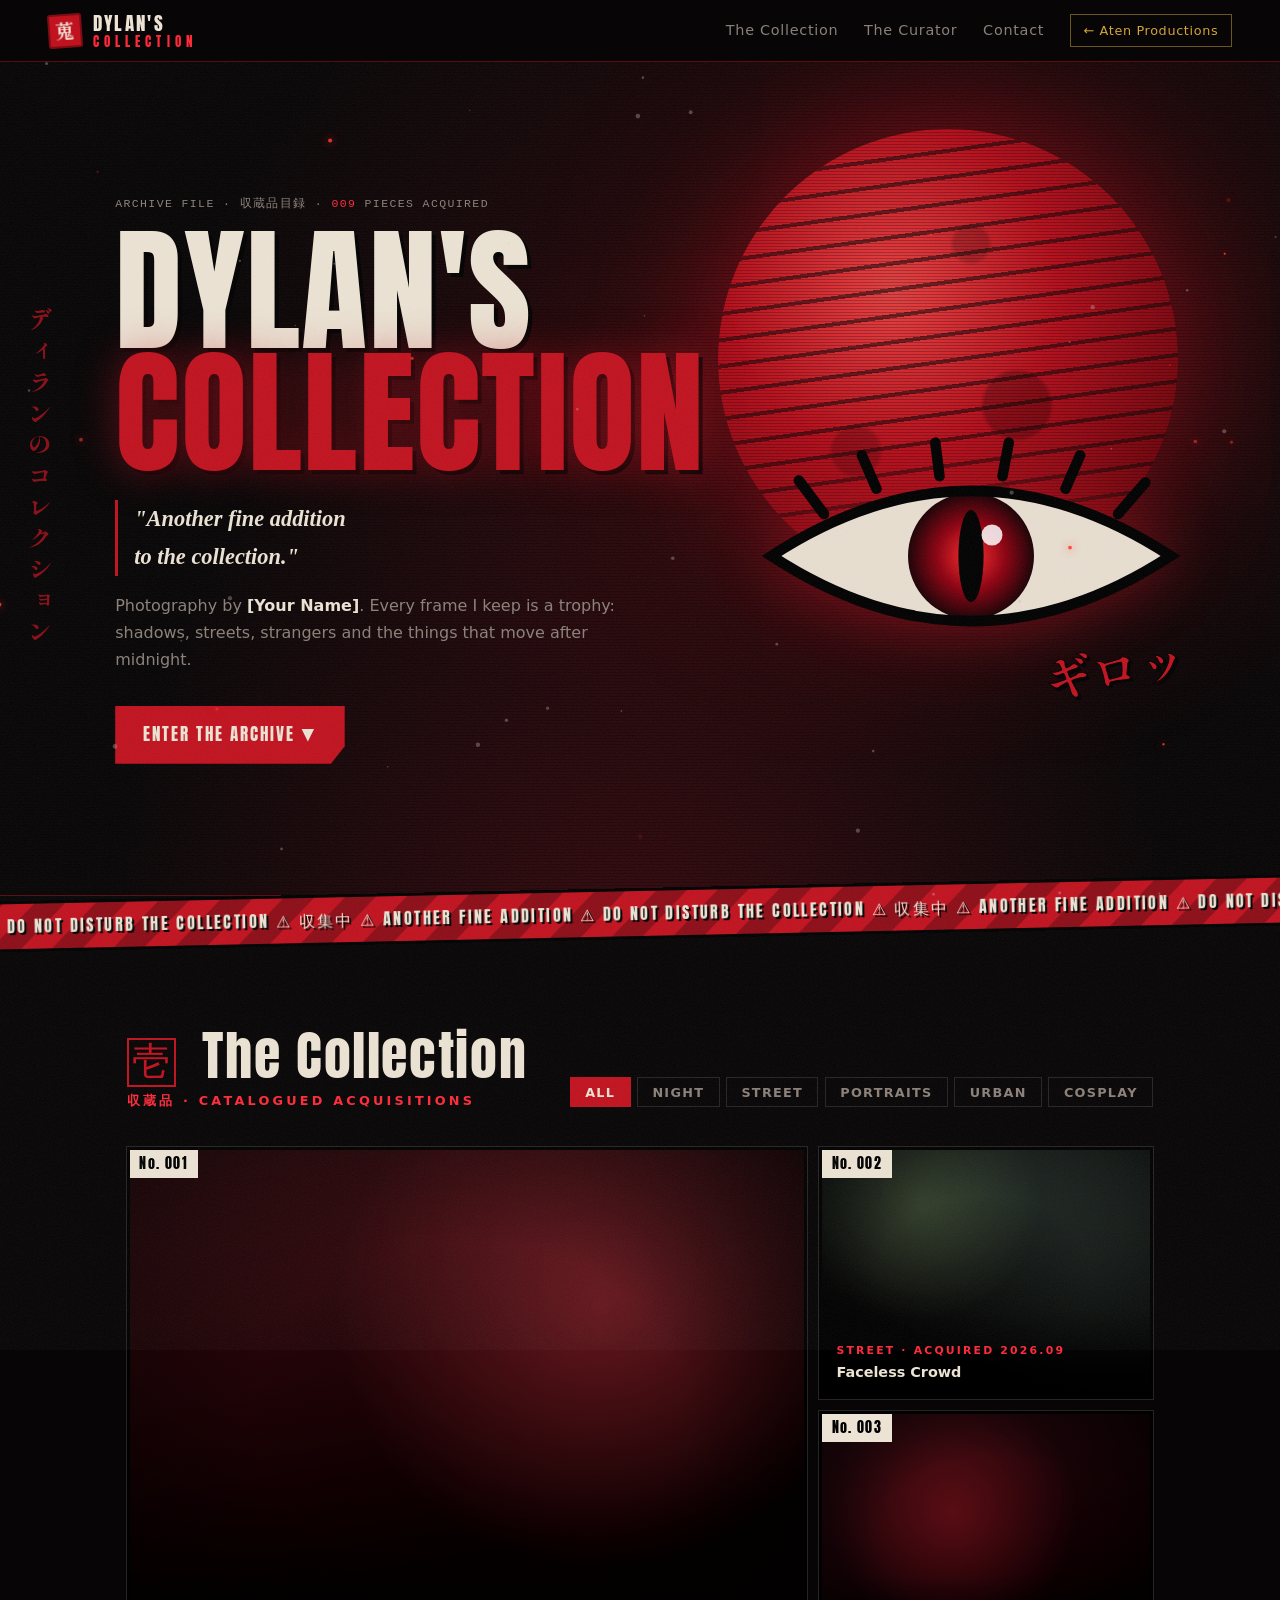
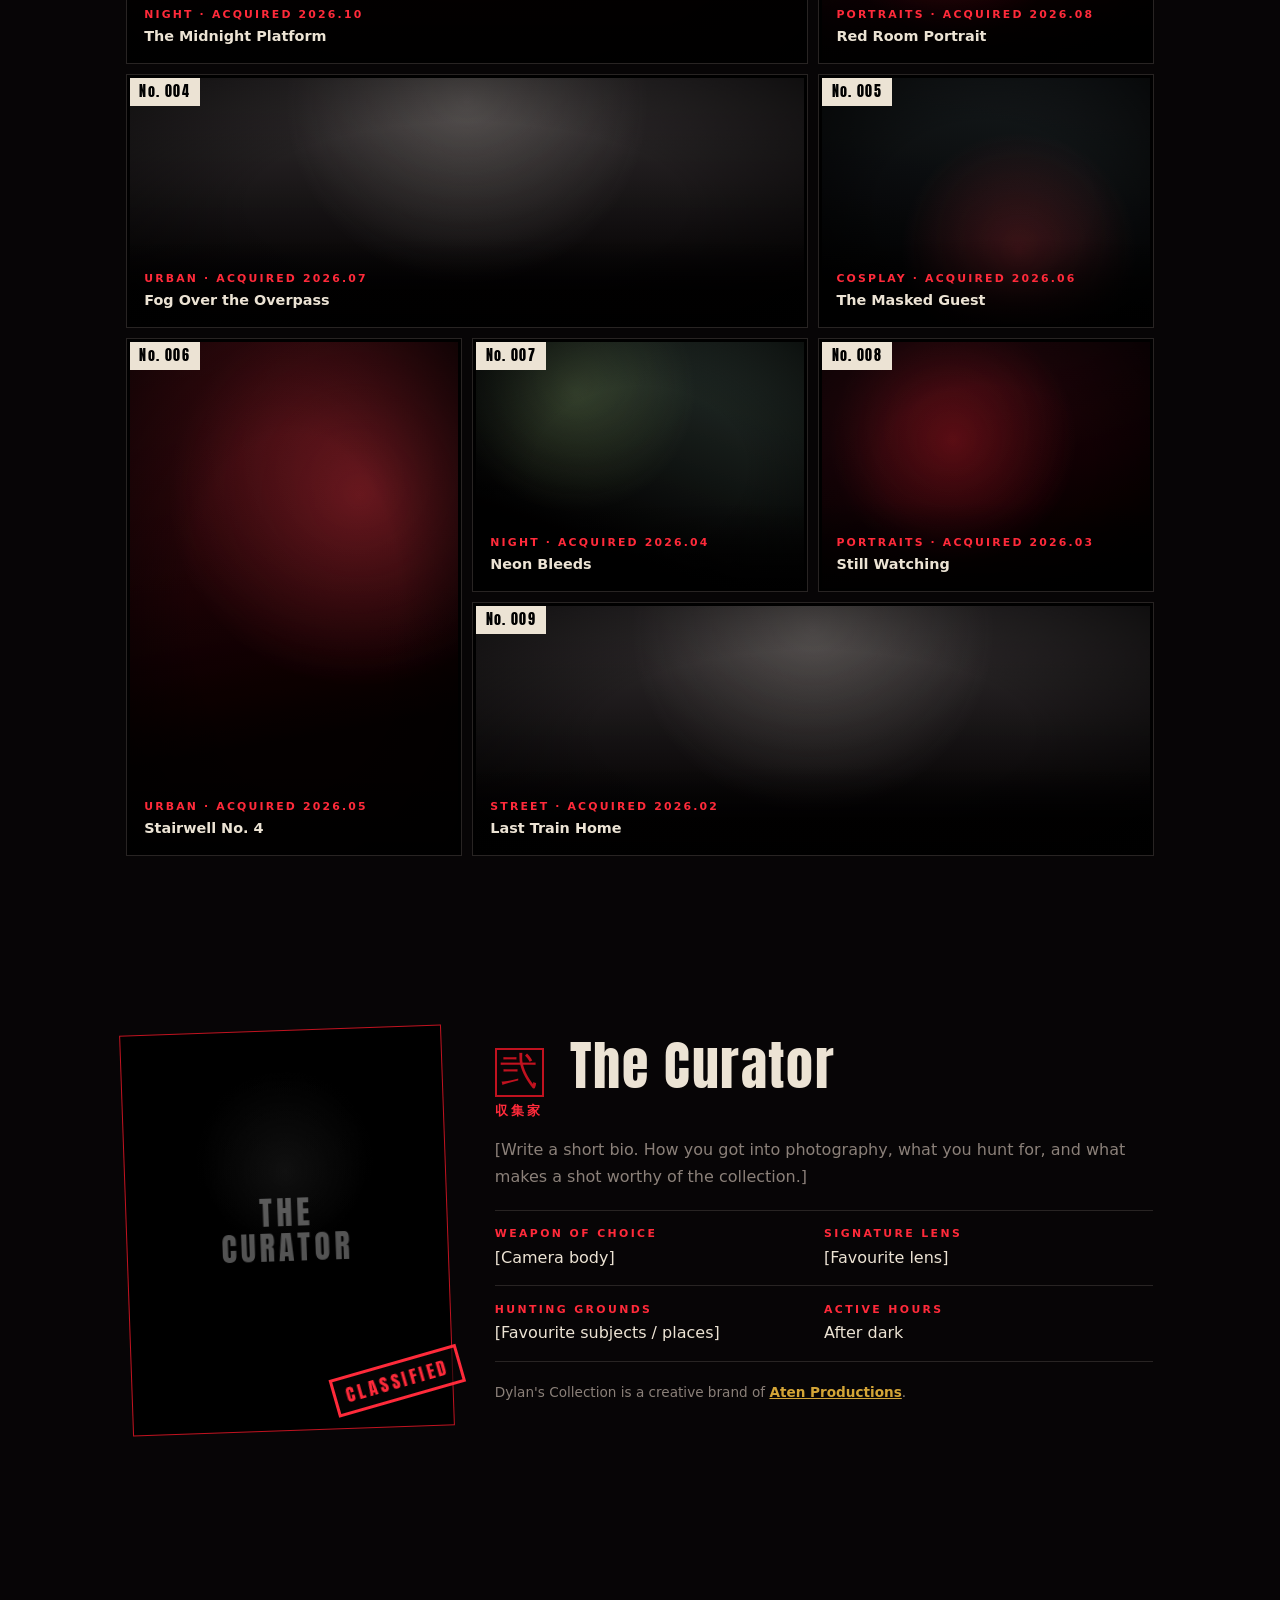
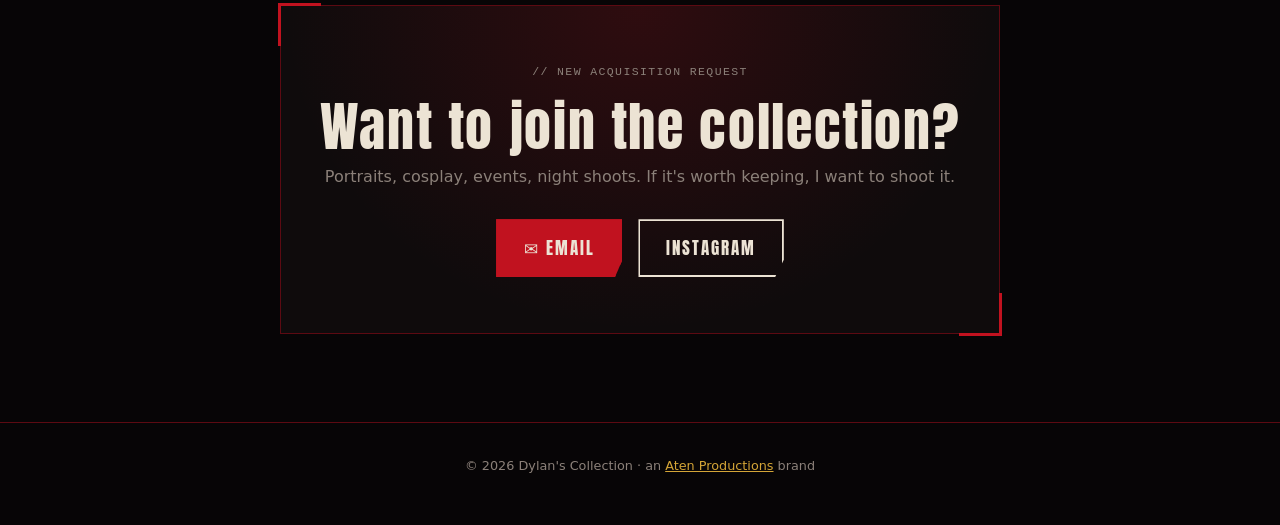
==== photography/index.html @ f69519f1 "Redesign photo site as Dylan's Collection (anime horror theme) Replace the pastel Kosen Photo sub-br" ====
<!doctype html>
<html lang="en">
<head>
  <meta charset="utf-8">
  <meta name="viewport" content="width=device-width, initial-scale=1">
  <title>Dylan's Collection — Photography</title>
  <meta name="description" content="Dylan's Collection: a photography archive. Another fine addition to the collection. An Aten Productions brand.">
  <link rel="preconnect" href="https://fonts.googleapis.com">
  <link rel="preconnect" href="https://fonts.gstatic.com" crossorigin>
  <link href="https://fonts.googleapis.com/css2?family=Anton&family=Shippori+Mincho+B1:wght@600;800&family=Zen+Kaku+Gothic+New:wght@400;500;700&display=swap" rel="stylesheet">
  <link rel="stylesheet" href="css/photo.css">
</head>
<body>
  <canvas id="ash" aria-hidden="true"></canvas>
  <div class="grain" aria-hidden="true"></div>

  <!-- ============ NAV ============ -->
  <header class="nav">
    <a href="#top" class="logo" aria-label="Dylan's Collection home">
      <span class="logo-seal">蒐</span>
      <span class="logo-en">DYLAN'S<b>COLLECTION</b></span>
    </a>
    <nav class="nav-links">
      <a href="#collection">The Collection</a>
      <a href="#curator">The Curator</a>
      <a href="#contact">Contact</a>
      <a href="../" class="back">← Aten Productions</a>
    </nav>
  </header>

  <!-- ============ HERO ============ -->
  <section class="hero" id="top">
    <div class="moon" aria-hidden="true"></div>
    <div class="scan" aria-hidden="true"></div>
    <p class="vert" aria-hidden="true">ディランのコレクション</p>

    <div class="hero-inner">
      <p class="file mono">ARCHIVE FILE · 収蔵品目録 · <span id="count">000</span> PIECES ACQUIRED</p>
      <h1 class="title" data-text="DYLAN'S">DYLAN'S</h1>
      <h1 class="title red" data-text="COLLECTION">COLLECTION</h1>
      <p class="quote">"Another fine addition<br>to the collection."</p>
      <p class="lede">Photography by <b>[Your Name]</b>. Every frame I keep is a trophy: shadows, streets,
        strangers and the things that move after midnight.</p>
      <a href="#collection" class="btn">Enter the Archive ▼</a>
    </div>

    <div class="eye-wrap" aria-hidden="true">
      <svg class="eye" viewBox="0 0 200 100">
        <defs>
          <clipPath id="lid"><path d="M5 50 Q100 -12 195 50 Q100 112 5 50Z"/></clipPath>
          <radialGradient id="iris" cx="50%" cy="50%" r="50%">
            <stop offset="0" stop-color="#ff2a2a"/><stop offset=".55" stop-color="#8a0010"/><stop offset="1" stop-color="#1a0004"/>
          </radialGradient>
        </defs>
        <path class="eye-white" d="M5 50 Q100 -12 195 50 Q100 112 5 50Z"/>
        <g clip-path="url(#lid)">
          <g id="pupil">
            <circle cx="100" cy="50" r="30" fill="url(#iris)"/>
            <ellipse cx="100" cy="50" rx="6" ry="22" fill="#000"/>
            <circle cx="110" cy="40" r="5" fill="#fff" opacity=".85"/>
          </g>
          <rect class="blink" x="0" y="-100" width="200" height="100" fill="#0a0708"/>
        </g>
        <path class="eye-line" d="M5 50 Q100 -12 195 50 Q100 112 5 50Z"/>
        <path class="lash" d="M30 30 L18 14 M55 18 L48 2 M85 12 L83 -4 M115 12 L118 -4 M145 18 L152 2 M170 30 L183 15"/>
      </svg>
      <span class="sfx">ギロッ</span>
    </div>
  </section>

  <div class="tape" aria-hidden="true">
    <span>⚠ DO NOT DISTURB THE COLLECTION ⚠ 収集中 ⚠ ANOTHER FINE ADDITION ⚠ DO NOT DISTURB THE COLLECTION ⚠ 収集中 ⚠ ANOTHER FINE ADDITION&nbsp;</span>
    <span>⚠ DO NOT DISTURB THE COLLECTION ⚠ 収集中 ⚠ ANOTHER FINE ADDITION ⚠ DO NOT DISTURB THE COLLECTION ⚠ 収集中 ⚠ ANOTHER FINE ADDITION&nbsp;</span>
  </div>

  <!-- ============ COLLECTION / GALLERY ============ -->
  <section id="collection" class="section">
    <header class="section-head">
      <h2><span class="num">壱</span> The Collection <small>収蔵品 · CATALOGUED ACQUISITIONS</small></h2>
      <div class="filters" role="tablist" aria-label="Filter the collection"></div>
    </header>
    <!-- Photos are listed in js/photo.js — edit the PHOTOS array there. -->
    <div class="manga-grid" id="grid"></div>
  </section>

  <!-- ============ CURATOR ============ -->
  <section id="curator" class="section">
    <div class="curator">
      <div class="portrait">
        <!-- <img src="images/me.jpg" alt="[Your Name]"> -->
        <div class="ph"><span>THE<br>CURATOR</span></div>
        <span class="stamp">CLASSIFIED</span>
      </div>
      <div class="curator-text">
        <h2><span class="num">弐</span> The Curator <small>収集家</small></h2>
        <p>[Write a short bio. How you got into photography, what you hunt for, and what makes a shot worthy of the collection.]</p>
        <dl class="dossier">
          <div><dt>WEAPON OF CHOICE</dt><dd>[Camera body]</dd></div>
          <div><dt>SIGNATURE LENS</dt><dd>[Favourite lens]</dd></div>
          <div><dt>HUNTING GROUNDS</dt><dd>[Favourite subjects / places]</dd></div>
          <div><dt>ACTIVE HOURS</dt><dd>After dark</dd></div>
        </dl>
        <p class="brand-note">Dylan's Collection is a creative brand of <a href="../">Aten Productions</a>.</p>
      </div>
    </div>
  </section>

  <!-- ============ CONTACT ============ -->
  <section id="contact" class="section contact">
    <div class="contact-card">
      <p class="file mono">// NEW ACQUISITION REQUEST</p>
      <h2>Want to join the collection?</h2>
      <p>Portraits, cosplay, events, night shoots. If it's worth keeping, I want to shoot it.</p>
      <div class="contact-links">
        <a class="btn" href="mailto:photo@atenproductions.com">✉ Email</a>
        <a class="btn ghost" href="#">Instagram</a>
      </div>
    </div>
  </section>

  <footer class="footer">
    <p>© <span id="year"></span> Dylan's Collection · an <a href="../">Aten Productions</a> brand</p>
  </footer>

  <!-- Lightbox -->
  <div class="lightbox" id="lightbox" hidden>
    <button class="lb-close" aria-label="Close">✕</button>
    <button class="lb-nav prev" aria-label="Previous">‹</button>
    <figure>
      <div class="lb-media" id="lb-media"></div>
      <figcaption id="lb-cap"></figcaption>
    </figure>
    <button class="lb-nav next" aria-label="Next">›</button>
  </div>

  <script src="js/photo.js"></script>
</body>
</html>
---- photography/css/photo.css ----
/* ==========================================================
   DYLAN'S COLLECTION: anime horror theme
   ========================================================== */
:root {
  --void: #070506;
  --ink: #0f0b0c;
  --panel: #161012;
  --bone: #ece3d4;
  --ash: #8b8079;
  --blood: #c1121f;
  --blood-2: #ff2a3a;
  --rust: #5c0a12;
  --bile: #9fd356;
  --line: rgba(236, 227, 212, .14);

  --f-display: "Anton", Impact, sans-serif;
  --f-jp: "Shippori Mincho B1", serif;
  --f-body: "Zen Kaku Gothic New", system-ui, sans-serif;
  --max: 1180px;
}

* { box-sizing: border-box; margin: 0; padding: 0; }
html { scroll-behavior: smooth; overflow-x: clip; }
body {
  background: var(--void);
  color: var(--bone);
  font-family: var(--f-body);
  line-height: 1.7;
  overflow-x: clip;
}
a { color: inherit; }
img { display: block; max-width: 100%; }
.mono { font-family: ui-monospace, "SFMono-Regular", Menlo, monospace; letter-spacing: .12em; }

/* Atmosphere layers */
#ash { position: fixed; inset: 0; pointer-events: none; z-index: 40; }
.grain {
  position: fixed; inset: -50%; z-index: 41; pointer-events: none; opacity: .07;
  background-image: url("data:image/svg+xml,%3Csvg xmlns='http://www.w3.org/2000/svg' width='160' height='160'%3E%3Cfilter id='n'%3E%3CfeTurbulence type='fractalNoise' baseFrequency='.9' numOctaves='3' stitchTiles='stitch'/%3E%3C/filter%3E%3Crect width='100%25' height='100%25' filter='url(%23n)'/%3E%3C/svg%3E");
  animation: grain 1s steps(6) infinite;
}
@keyframes grain {
  0% { transform: translate(0, 0); } 20% { transform: translate(-5%, 3%); } 40% { transform: translate(3%, -6%); }
  60% { transform: translate(-7%, -2%); } 80% { transform: translate(5%, 5%); } 100% { transform: translate(0, 0); }
}

/* ---------- Buttons ---------- */
.btn {
  display: inline-block;
  font-family: var(--f-display); font-size: 1.05rem; letter-spacing: .12em; text-transform: uppercase;
  padding: .8rem 1.6rem;
  background: var(--blood); color: var(--bone);
  border: 2px solid var(--blood);
  text-decoration: none;
  clip-path: polygon(0 0, 100% 0, 100% 70%, 94% 100%, 0 100%);
  transition: .2s;
}
.btn:hover { background: var(--blood-2); border-color: var(--blood-2); box-shadow: 0 0 30px rgba(255,42,58,.45); }
.btn.ghost { background: transparent; color: var(--bone); border-color: var(--bone); }
.btn.ghost:hover { background: var(--bone); color: var(--void); }

/* ---------- Nav ---------- */
.nav {
  position: sticky; top: 0; z-index: 50;
  display: flex; align-items: center; justify-content: space-between; gap: 1rem; flex-wrap: wrap;
  padding: .8rem clamp(1rem, 4vw, 3rem);
  background: rgba(7, 5, 6, .88); backdrop-filter: blur(8px);
  border-bottom: 1px solid var(--rust);
}
.logo { display: flex; align-items: center; gap: .7rem; text-decoration: none; }
.logo-seal {
  font-family: var(--f-jp); font-weight: 800; font-size: 1.2rem;
  width: 2.1rem; height: 2.1rem; display: grid; place-items: center;
  background: var(--blood); color: var(--bone);
  border-radius: 3px; transform: rotate(-4deg);
  box-shadow: inset 0 0 0 2px rgba(0,0,0,.35);
}
.logo-en { font-family: var(--f-display); font-size: 1.2rem; letter-spacing: .12em; line-height: 1; }
.logo-en b { display: block; font-weight: 400; color: var(--blood-2); font-size: .7em; letter-spacing: .38em; margin-top: .2rem; }
.nav-links { display: flex; gap: 1.6rem; flex-wrap: wrap; align-items: center; font-weight: 500; font-size: .9rem; }
.nav-links a { text-decoration: none; color: var(--ash); transition: .2s; letter-spacing: .05em; }
.nav-links a:hover { color: var(--blood-2); text-shadow: 0 0 12px rgba(255,42,58,.6); }
.nav-links .back { color: #d4a537; border: 1px solid rgba(212,165,55,.5); padding: .3rem .8rem; font-size: .8rem; }
.nav-links .back:hover { background: #d4a537; color: var(--void); text-shadow: none; }

/* ---------- Hero ---------- */
.hero {
  position: relative;
  display: grid; grid-template-columns: 1.25fr 1fr; gap: 2rem; align-items: center;
  min-height: calc(100vh - 66px);
  padding: 3rem clamp(1rem, 6vw, 5rem);
  overflow: hidden;
  background:
    radial-gradient(ellipse at 70% 30%, rgba(193,18,31,.22), transparent 55%),
    radial-gradient(ellipse at 50% 120%, rgba(92,10,18,.6), transparent 60%),
    var(--void);
  border-bottom: 1px solid var(--rust);
}
.moon {
  position: absolute; right: 8%; top: 8%;
  width: min(42vw, 460px); aspect-ratio: 1; border-radius: 50%;
  background: radial-gradient(circle at 38% 35%, #ff4d4d, var(--blood) 40%, #4a0006 100%);
  box-shadow: 0 0 120px rgba(193,18,31,.55), 0 0 300px rgba(193,18,31,.25);
  opacity: .85;
  filter: saturate(1.1);
}
.moon::after { /* craters + streaks */
  content: ""; position: absolute; inset: 0; border-radius: 50%;
  background:
    radial-gradient(circle at 65% 60%, rgba(0,0,0,.25) 0 8%, transparent 9%),
    radial-gradient(circle at 30% 70%, rgba(0,0,0,.2) 0 5%, transparent 6%),
    radial-gradient(circle at 55% 25%, rgba(0,0,0,.18) 0 4%, transparent 5%),
    repeating-linear-gradient(-8deg, transparent 0 22px, rgba(7,5,6,.55) 22px 26px);
}
.scan {
  position: absolute; inset: 0; pointer-events: none;
  background: repeating-linear-gradient(0deg, rgba(0,0,0,.25) 0 1px, transparent 1px 3px);
}
.vert {
  position: absolute; left: clamp(.4rem, 1.5vw, 1.2rem); top: 50%; transform: translateY(-50%);
  writing-mode: vertical-rl;
  font-family: var(--f-jp); font-weight: 800; font-size: clamp(1rem, 2vw, 1.5rem); letter-spacing: .3em;
  color: var(--blood); opacity: .7;
}
.hero-inner { position: relative; z-index: 2; padding-left: clamp(1.5rem, 3vw, 2.5rem); }
.file { color: var(--ash); font-size: .72rem; margin-bottom: 1rem; }
.file span { color: var(--blood-2); }
.title {
  position: relative;
  font-family: var(--f-display); font-weight: 400;
  font-size: clamp(3.4rem, 11vw, 8.5rem);
  line-height: .9; letter-spacing: .01em;
  color: var(--bone);
  text-shadow: 4px 4px 0 #000;
}
.title.red { color: var(--blood); text-shadow: 0 0 40px rgba(193,18,31,.5), 4px 4px 0 #000; animation: flicker 6s infinite; }
.title::before, .title::after { /* glitch slices */
  content: attr(data-text); position: absolute; inset: 0; pointer-events: none; opacity: 0;
}
.title::before { color: #00e5ff; transform: translateX(-3px); mix-blend-mode: screen; }
.title::after  { color: var(--blood-2); transform: translateX(3px); mix-blend-mode: screen; }
.title:hover::before, .title:hover::after { opacity: .7; animation: glitch .35s steps(2) infinite; }
@keyframes glitch {
  0% { clip-path: inset(10% 0 60% 0); } 50% { clip-path: inset(55% 0 15% 0); } 100% { clip-path: inset(30% 0 40% 0); }
}
@keyframes flicker {
  0%, 92%, 96%, 100% { opacity: 1; } 93% { opacity: .35; } 94% { opacity: .9; } 95% { opacity: .2; }
}
.quote {
  font-family: var(--f-jp); font-weight: 600; font-style: italic;
  font-size: clamp(1.1rem, 2vw, 1.4rem); color: var(--bone);
  margin: 1.6rem 0 1rem; padding-left: 1rem; border-left: 3px solid var(--blood);
}
.lede { max-width: 520px; color: var(--ash); margin-bottom: 2rem; }
.lede b { color: var(--bone); }

/* Tracking eye */
.eye-wrap { position: relative; z-index: 2; justify-self: center; width: min(100%, 420px); margin-top: 18vh; }
.eye { width: 100%; overflow: visible; filter: drop-shadow(0 0 30px rgba(193,18,31,.4)); }
.eye-white { fill: #e8ded0; }
.eye-line { fill: none; stroke: #000; stroke-width: 5; }
.lash { stroke: #000; stroke-width: 5; stroke-linecap: round; }
.blink { animation: blink 7s infinite; }
@keyframes blink { 0%, 95%, 100% { transform: translateY(0); } 97% { transform: translateY(100px); } }
.sfx {
  position: absolute; right: -6px; bottom: -40px;
  font-family: var(--f-jp); font-weight: 800; font-size: clamp(2rem, 4vw, 3rem);
  color: var(--blood); -webkit-text-stroke: 1px #000; transform: rotate(-10deg);
  text-shadow: 3px 3px 0 #000;
}

/* Caution tape */
.tape {
  display: flex; overflow: hidden; white-space: nowrap;
  background: repeating-linear-gradient(-45deg, var(--blood) 0 22px, #8d0d17 22px 44px);
  color: var(--bone); font-family: var(--f-display); letter-spacing: .15em;
  padding: .55rem 0; border-block: 3px solid #000;
  transform: rotate(-1.2deg); margin: -.5rem -1rem 0; position: relative; z-index: 3;
}
.tape span { animation: marquee 35s linear infinite; text-shadow: 2px 2px 0 #000; }
@keyframes marquee { to { transform: translateX(-100%); } }

/* ---------- Sections ---------- */
.section { padding: 5.5rem clamp(1rem, 6vw, 5rem); max-width: var(--max); margin: 0 auto; }
.section-head { display: flex; justify-content: space-between; align-items: end; gap: 1.5rem; flex-wrap: wrap; margin-bottom: 2.5rem; }
.section h2 { font-family: var(--f-display); font-weight: 400; font-size: clamp(2.2rem, 5vw, 3.4rem); letter-spacing: .03em; line-height: 1.05; }
.section h2 small { display: block; font-family: var(--f-body); font-size: .8rem; font-weight: 700; color: var(--blood-2); letter-spacing: .25em; margin-top: .4rem; }
.num {
  display: inline-grid; place-items: center; width: 1.3em; height: 1.3em;
  font-family: var(--f-jp); font-size: .7em; vertical-align: .1em; margin-right: .3em;
  border: 2px solid var(--blood); color: var(--blood);
}

/* Filters */
.filters { display: flex; gap: .4rem; flex-wrap: wrap; }
.filters button {
  font-family: var(--f-body); font-weight: 700; font-size: .8rem; letter-spacing: .1em; text-transform: uppercase;
  background: transparent; color: var(--ash); border: 1px solid var(--line);
  padding: .4rem .9rem; cursor: pointer; transition: .15s;
}
.filters button:hover { color: var(--bone); border-color: var(--blood); }
.filters button[aria-selected="true"] { background: var(--blood); color: var(--bone); border-color: var(--blood); }

/* Manga horror panels */
.manga-grid {
  display: grid;
  grid-template-columns: repeat(6, 1fr);
  grid-auto-rows: 120px;
  grid-auto-flow: dense;
  gap: 12px;
}
.panel {
  position: relative; overflow: hidden; cursor: zoom-in;
  background: var(--panel);
  border: 3px solid #000; outline: 1px solid var(--line);
  grid-column: span 2; grid-row: span 2;
  animation: rise .5s both;
  transition: outline-color .2s, transform .2s;
}
.panel.wide { grid-column: span 4; }
.panel.tall { grid-row: span 4; }
.panel.big  { grid-column: span 4; grid-row: span 4; }
.panel img, .panel .ph { width: 100%; height: 100%; object-fit: cover; filter: grayscale(.35) contrast(1.1); transition: transform .5s, filter .3s; }
.panel .ph { background: var(--g); }
.panel::before { /* vignette */
  content: ""; position: absolute; inset: 0; z-index: 1; pointer-events: none;
  background: radial-gradient(ellipse at center, transparent 45%, rgba(0,0,0,.7));
}
.panel::after { /* red scan sweep on hover */
  content: ""; position: absolute; inset: 0; z-index: 1; pointer-events: none;
  background: linear-gradient(180deg, transparent, rgba(255,42,58,.25), transparent);
  transform: translateY(-100%);
}
.panel:hover { outline-color: var(--blood); transform: translateY(-2px); }
.panel:hover img, .panel:hover .ph { transform: scale(1.05); filter: grayscale(0) contrast(1.2) saturate(1.2); }
.panel:hover::after { animation: sweep .8s ease-out; }
.panel .tag {
  position: absolute; left: 0; top: 0; z-index: 2;
  background: var(--bone); color: #000;
  font-family: var(--f-display); letter-spacing: .1em; font-size: .85rem;
  padding: .15rem .6rem;
}
.panel .label {
  position: absolute; left: 0; right: 0; bottom: 0; z-index: 2;
  padding: 2rem .9rem .7rem;
  background: linear-gradient(transparent, rgba(0,0,0,.85));
  font-weight: 700; font-size: .9rem;
}
.panel .label small { display: block; color: var(--blood-2); font-size: .68rem; letter-spacing: .2em; font-weight: 700; }
.panel.hide { display: none; }
@keyframes rise { from { opacity: 0; transform: translateY(14px); } }
@keyframes sweep { to { transform: translateY(100%); } }

/* Curator */
.curator { display: grid; grid-template-columns: 320px 1fr; gap: 3rem; align-items: center; }
.portrait { position: relative; border: 3px solid #000; outline: 1px solid var(--blood); transform: rotate(-2deg); }
.portrait img, .portrait .ph { aspect-ratio: 4 / 5; width: 100%; object-fit: cover; filter: grayscale(1) contrast(1.2); }
.ph {
  display: grid; place-items: center; text-align: center;
  background:
    radial-gradient(circle at 50% 35%, rgba(193,18,31,.5), transparent 45%),
    linear-gradient(180deg, #2a0a0f, #070506);
  font-family: var(--f-display); font-size: 2rem; letter-spacing: .12em; color: rgba(236,227,212,.35); line-height: 1.1;
}
.stamp {
  position: absolute; right: -14px; bottom: 22px;
  font-family: var(--f-display); letter-spacing: .2em; font-size: 1.1rem;
  color: var(--blood-2); border: 3px solid var(--blood-2); padding: .1rem .6rem;
  transform: rotate(-14deg); background: rgba(7,5,6,.6);
}
.curator-text p { margin: 1.2rem 0; color: var(--ash); }
.dossier { display: grid; grid-template-columns: 1fr 1fr; border-top: 1px solid var(--line); }
.dossier div { padding: .9rem 0; border-bottom: 1px solid var(--line); }
.dossier dt { font-size: .68rem; letter-spacing: .22em; color: var(--blood-2); font-weight: 700; }
.dossier dd { color: var(--bone); }
.brand-note { font-size: .85rem; }
.brand-note a { color: #d4a537; font-weight: 700; }

/* Contact */
.contact-card {
  position: relative; max-width: 720px; margin: 0 auto; text-align: center;
  padding: 3.5rem 2rem;
  border: 1px solid var(--rust);
  background: radial-gradient(ellipse at 50% 0%, rgba(193,18,31,.18), transparent 70%), var(--ink);
}
.contact-card::before, .contact-card::after { /* corner brackets */
  content: ""; position: absolute; width: 40px; height: 40px; border: 3px solid var(--blood);
}
.contact-card::before { left: -3px; top: -3px; border-right: none; border-bottom: none; }
.contact-card::after { right: -3px; bottom: -3px; border-left: none; border-top: none; }
.contact-card h2 { margin: .5rem 0; }
.contact-card p:not(.file) { color: var(--ash); margin-bottom: 1.8rem; }
.contact-links { display: flex; gap: 1rem; justify-content: center; flex-wrap: wrap; }

.footer { text-align: center; padding: 2rem 1rem 3rem; font-size: .8rem; color: var(--ash); border-top: 1px solid var(--rust); }
.footer a { color: #d4a537; }

/* Lightbox */
.lightbox {
  position: fixed; inset: 0; z-index: 100;
  display: grid; grid-template-columns: auto 1fr auto; align-items: center; gap: 1rem;
  padding: 2rem; background: rgba(0,0,0,.94);
}
.lightbox[hidden] { display: none; }
.lightbox figure { justify-self: center; max-width: 100%; }
.lb-media { border: 3px solid #000; outline: 1px solid var(--blood); box-shadow: 0 0 60px rgba(193,18,31,.35); }
.lb-media img { max-height: 78vh; max-width: 100%; width: auto; margin: 0 auto; }
.lb-media .ph { width: min(80vw, 720px); aspect-ratio: 3 / 2; background: var(--g); }
.lightbox figcaption { color: var(--bone); text-align: center; margin-top: 1rem; font-weight: 700; letter-spacing: .05em; }
.lightbox figcaption small { display: block; color: var(--blood-2); letter-spacing: .2em; font-size: .7rem; }
.lb-close, .lb-nav {
  background: transparent; color: var(--bone); border: 1px solid var(--bone);
  width: 48px; height: 48px; font-size: 1.5rem; line-height: 1; cursor: pointer;
}
.lb-close { position: absolute; top: 1rem; right: 1rem; font-size: 1rem; }
.lb-nav:hover, .lb-close:hover { background: var(--blood); border-color: var(--blood); }

/* ---------- Responsive ---------- */
@media (max-width: 860px) {
  .hero { grid-template-columns: 1fr; padding-top: 2.5rem; padding-bottom: 5rem; }
  .moon { width: 70vw; right: -15%; top: 4%; opacity: .55; }
  .eye-wrap { width: min(80%, 320px); margin-top: 1rem; }
  .manga-grid { grid-template-columns: repeat(2, 1fr); grid-auto-rows: 130px; }
  .panel, .panel.tall { grid-column: span 1; grid-row: span 2; }
  .panel.wide, .panel.big { grid-column: span 2; grid-row: span 2; }
  .curator { grid-template-columns: 1fr; }
  .portrait { width: min(80%, 300px); margin: 0 auto; }
  .lightbox { grid-template-columns: 1fr; padding: 4rem 1rem; }
  .lb-nav { position: absolute; bottom: 1.2rem; }
  .lb-nav.prev { left: 30%; } .lb-nav.next { right: 30%; }
}
@media (max-width: 480px) { .dossier { grid-template-columns: 1fr; } }

@media (prefers-reduced-motion: reduce) {
  *, *::before, *::after { animation: none !important; transition: none !important; }
  #ash { display: none; }
}
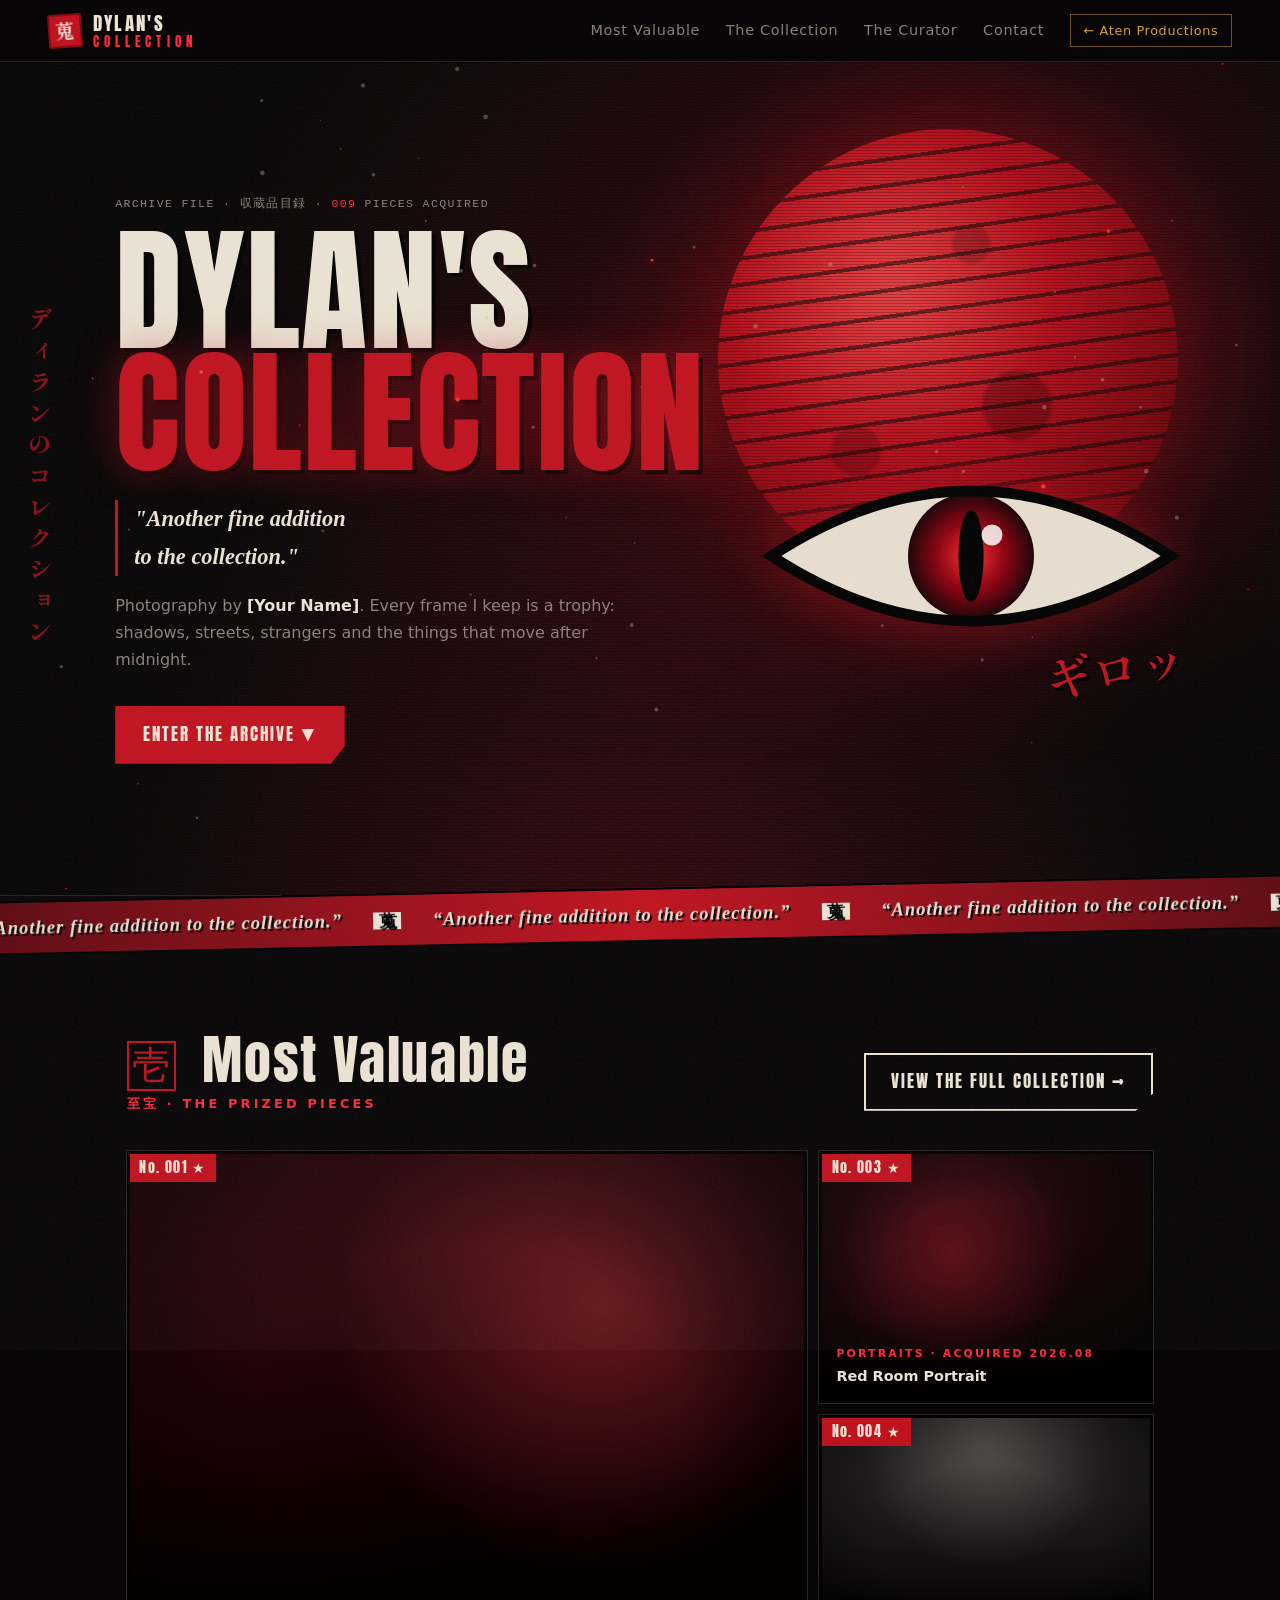
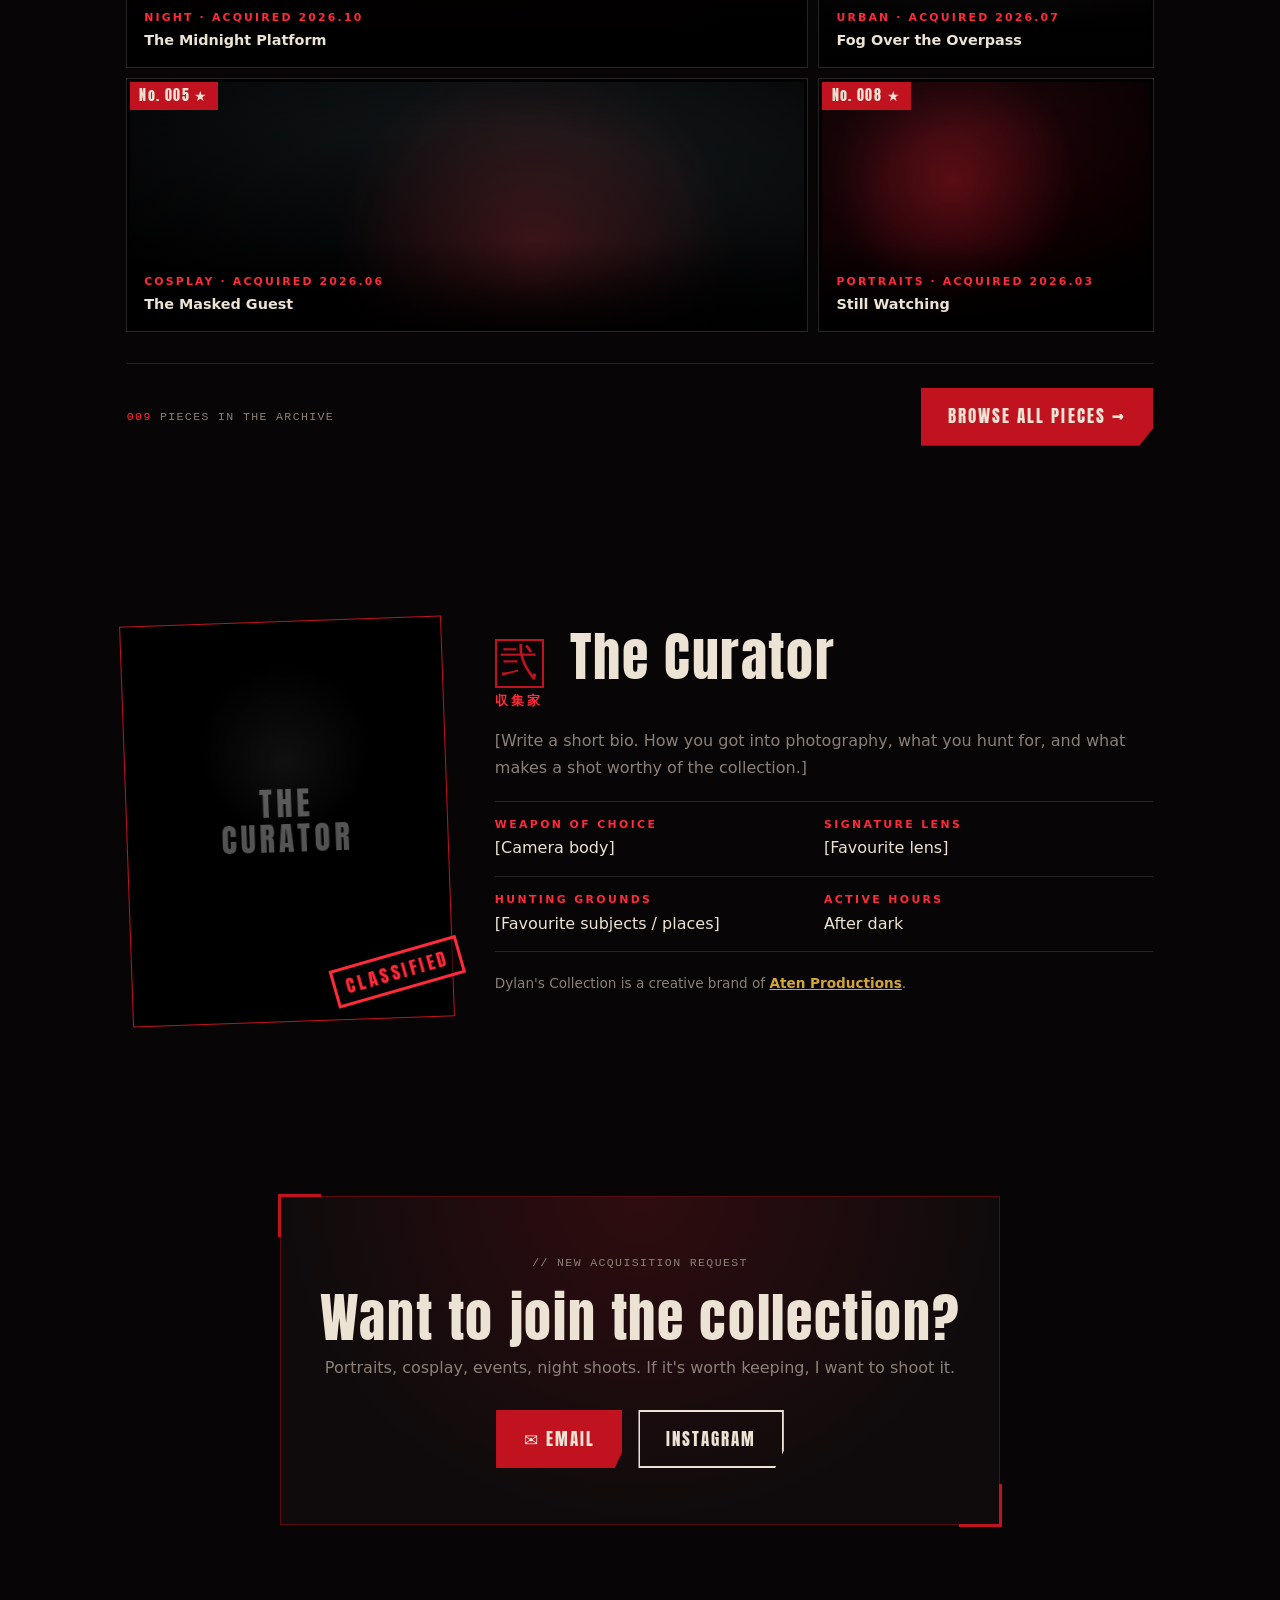
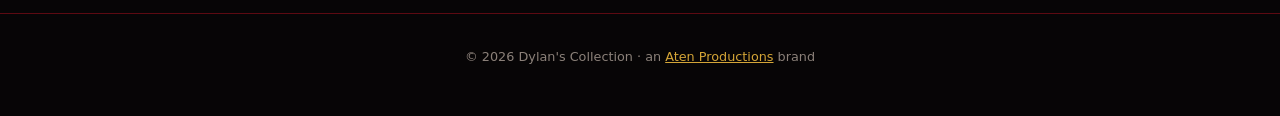
==== commit 63eb89be: "Photo site: Collection sub-page, Most Valuable favourites, quote ribbon - Remove lashes from the tra" ====
--- a/photography/index.html
+++ b/photography/index.html
@@ -21,7 +21,8 @@
       <span class="logo-en">DYLAN'S<b>COLLECTION</b></span>
     </a>
     <nav class="nav-links">
-      <a href="#collection">The Collection</a>
+      <a href="#prized">Most Valuable</a>
+      <a href="collection/">The Collection</a>
       <a href="#curator">The Curator</a>
       <a href="#contact">Contact</a>
       <a href="../" class="back">← Aten Productions</a>
@@ -35,13 +36,13 @@
     <p class="vert" aria-hidden="true">ディランのコレクション</p>
 
     <div class="hero-inner">
-      <p class="file mono">ARCHIVE FILE · 収蔵品目録 · <span id="count">000</span> PIECES ACQUIRED</p>
+      <p class="file mono">ARCHIVE FILE · 収蔵品目録 · <span data-count>000</span> PIECES ACQUIRED</p>
       <h1 class="title" data-text="DYLAN'S">DYLAN'S</h1>
       <h1 class="title red" data-text="COLLECTION">COLLECTION</h1>
       <p class="quote">"Another fine addition<br>to the collection."</p>
       <p class="lede">Photography by <b>[Your Name]</b>. Every frame I keep is a trophy: shadows, streets,
         strangers and the things that move after midnight.</p>
-      <a href="#collection" class="btn">Enter the Archive ▼</a>
+      <a href="#prized" class="btn">Enter the Archive ▼</a>
     </div>
 
     <div class="eye-wrap" aria-hidden="true">
@@ -62,25 +63,28 @@
           <rect class="blink" x="0" y="-100" width="200" height="100" fill="#0a0708"/>
         </g>
         <path class="eye-line" d="M5 50 Q100 -12 195 50 Q100 112 5 50Z"/>
-        <path class="lash" d="M30 30 L18 14 M55 18 L48 2 M85 12 L83 -4 M115 12 L118 -4 M145 18 L152 2 M170 30 L183 15"/>
       </svg>
       <span class="sfx">ギロッ</span>
     </div>
   </section>
 
   <div class="tape" aria-hidden="true">
-    <span>⚠ DO NOT DISTURB THE COLLECTION ⚠ 収集中 ⚠ ANOTHER FINE ADDITION ⚠ DO NOT DISTURB THE COLLECTION ⚠ 収集中 ⚠ ANOTHER FINE ADDITION&nbsp;</span>
-    <span>⚠ DO NOT DISTURB THE COLLECTION ⚠ 収集中 ⚠ ANOTHER FINE ADDITION ⚠ DO NOT DISTURB THE COLLECTION ⚠ 収集中 ⚠ ANOTHER FINE ADDITION&nbsp;</span>
+    <span>“Another fine addition to the collection.” <i>蒐</i> “Another fine addition to the collection.” <i>蒐</i> “Another fine addition to the collection.” <i>蒐</i> “Another fine addition to the collection.” <i>蒐</i> </span>
+    <span>“Another fine addition to the collection.” <i>蒐</i> “Another fine addition to the collection.” <i>蒐</i> “Another fine addition to the collection.” <i>蒐</i> “Another fine addition to the collection.” <i>蒐</i> </span>
   </div>
 
-  <!-- ============ COLLECTION / GALLERY ============ -->
-  <section id="collection" class="section">
+  <!-- ============ MOST VALUABLE ============ -->
+  <section id="prized" class="section">
     <header class="section-head">
-      <h2><span class="num">壱</span> The Collection <small>収蔵品 · CATALOGUED ACQUISITIONS</small></h2>
-      <div class="filters" role="tablist" aria-label="Filter the collection"></div>
+      <h2><span class="num">壱</span> Most Valuable <small>至宝 · THE PRIZED PIECES</small></h2>
+      <a href="collection/" class="btn ghost">View the Full Collection →</a>
     </header>
-    <!-- Photos are listed in js/photo.js — edit the PHOTOS array there. -->
-    <div class="manga-grid" id="grid"></div>
+    <!-- Shows photos marked fav: true in js/collection-data.js -->
+    <div class="manga-grid" id="grid" data-mode="favorites"></div>
+    <div class="section-cta">
+      <p class="file mono"><span data-count>000</span> PIECES IN THE ARCHIVE</p>
+      <a href="collection/" class="btn">Browse All Pieces →</a>
+    </div>
   </section>
 
   <!-- ============ CURATOR ============ -->
@@ -119,7 +123,7 @@
   </section>
 
   <footer class="footer">
-    <p>© <span id="year"></span> Dylan's Collection · an <a href="../">Aten Productions</a> brand</p>
+    <p>© <span class="year"></span> Dylan's Collection · an <a href="../">Aten Productions</a> brand</p>
   </footer>
 
   <!-- Lightbox -->
@@ -133,6 +137,7 @@
     <button class="lb-nav next" aria-label="Next">›</button>
   </div>
 
+  <script src="js/collection-data.js"></script>
   <script src="js/photo.js"></script>
 </body>
 </html>
--- a/photography/css/photo.css
+++ b/photography/css/photo.css
@@ -159,7 +159,6 @@
 .eye { width: 100%; overflow: visible; filter: drop-shadow(0 0 30px rgba(193,18,31,.4)); }
 .eye-white { fill: #e8ded0; }
 .eye-line { fill: none; stroke: #000; stroke-width: 5; }
-.lash { stroke: #000; stroke-width: 5; stroke-linecap: round; }
 .blink { animation: blink 7s infinite; }
 @keyframes blink { 0%, 95%, 100% { transform: translateY(0); } 97% { transform: translateY(100px); } }
 .sfx {
@@ -172,12 +171,14 @@
 /* Caution tape */
 .tape {
   display: flex; overflow: hidden; white-space: nowrap;
-  background: repeating-linear-gradient(-45deg, var(--blood) 0 22px, #8d0d17 22px 44px);
-  color: var(--bone); font-family: var(--f-display); letter-spacing: .15em;
-  padding: .55rem 0; border-block: 3px solid #000;
+  background: linear-gradient(90deg, #5c0a12, var(--blood) 50%, #5c0a12);
+  color: var(--bone); font-family: var(--f-jp); font-weight: 600; font-style: italic;
+  font-size: 1.15rem; letter-spacing: .06em;
+  padding: .6rem 0; border-block: 2px solid #000;
   transform: rotate(-1.2deg); margin: -.5rem -1rem 0; position: relative; z-index: 3;
 }
-.tape span { animation: marquee 35s linear infinite; text-shadow: 2px 2px 0 #000; }
+.tape span { animation: marquee 40s linear infinite; text-shadow: 2px 2px 0 #000; }
+.tape i { font-style: normal; color: #000; background: var(--bone); padding: 0 .35em; margin: 0 1.6rem; font-size: .85em; }
 @keyframes marquee { to { transform: translateX(-100%); } }
 
 /* ---------- Sections ---------- */
@@ -335,3 +336,22 @@
   *, *::before, *::after { animation: none !important; transition: none !important; }
   #ash { display: none; }
 }
+
+/* ---------- Most Valuable + Collection page ---------- */
+.panel .tag.fav { background: var(--blood); color: var(--bone); }
+.section-cta { display: flex; justify-content: space-between; align-items: center; gap: 1rem; flex-wrap: wrap; margin-top: 2rem; padding-top: 1.5rem; border-top: 1px solid var(--line); }
+.section-cta .file { margin: 0; }
+.nav-links a[aria-current="page"] { color: var(--blood-2); }
+
+.page-hero {
+  position: relative; overflow: hidden;
+  padding: 5rem clamp(1rem, 6vw, 5rem) 4rem;
+  background: radial-gradient(ellipse at 80% 20%, rgba(193,18,31,.25), transparent 55%), var(--void);
+  border-bottom: 1px solid var(--rust);
+}
+.page-hero-inner { position: relative; z-index: 2; max-width: var(--max); margin: 0 auto; }
+.page-hero .title { font-size: clamp(3rem, 9vw, 6.5rem); }
+.page-hero .file a { color: var(--bone); text-decoration: none; }
+.page-hero .file a:hover { color: var(--blood-2); }
+.moon.small { width: min(34vw, 320px); top: -10%; right: 6%; opacity: .7; }
+@media (max-width: 860px) { .moon.small { width: 55vw; right: -12%; top: -5%; opacity: .4; } }
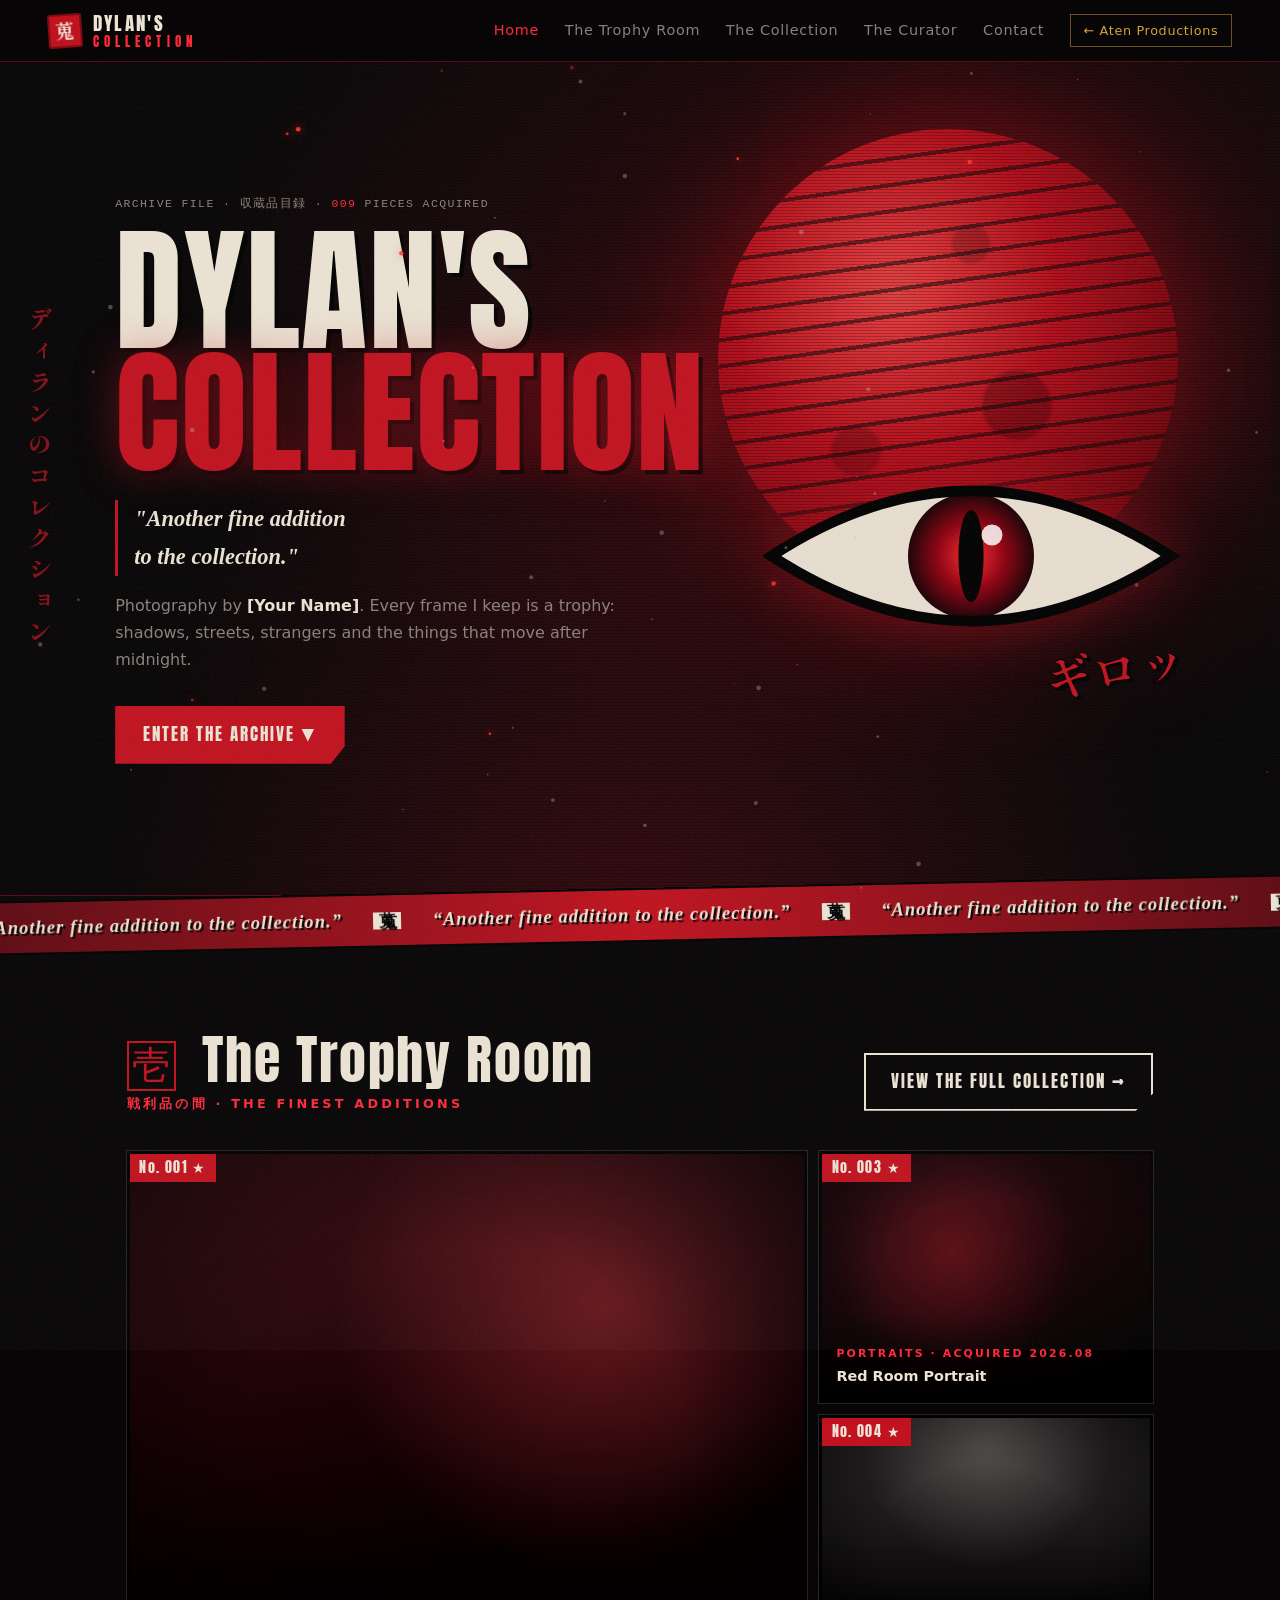
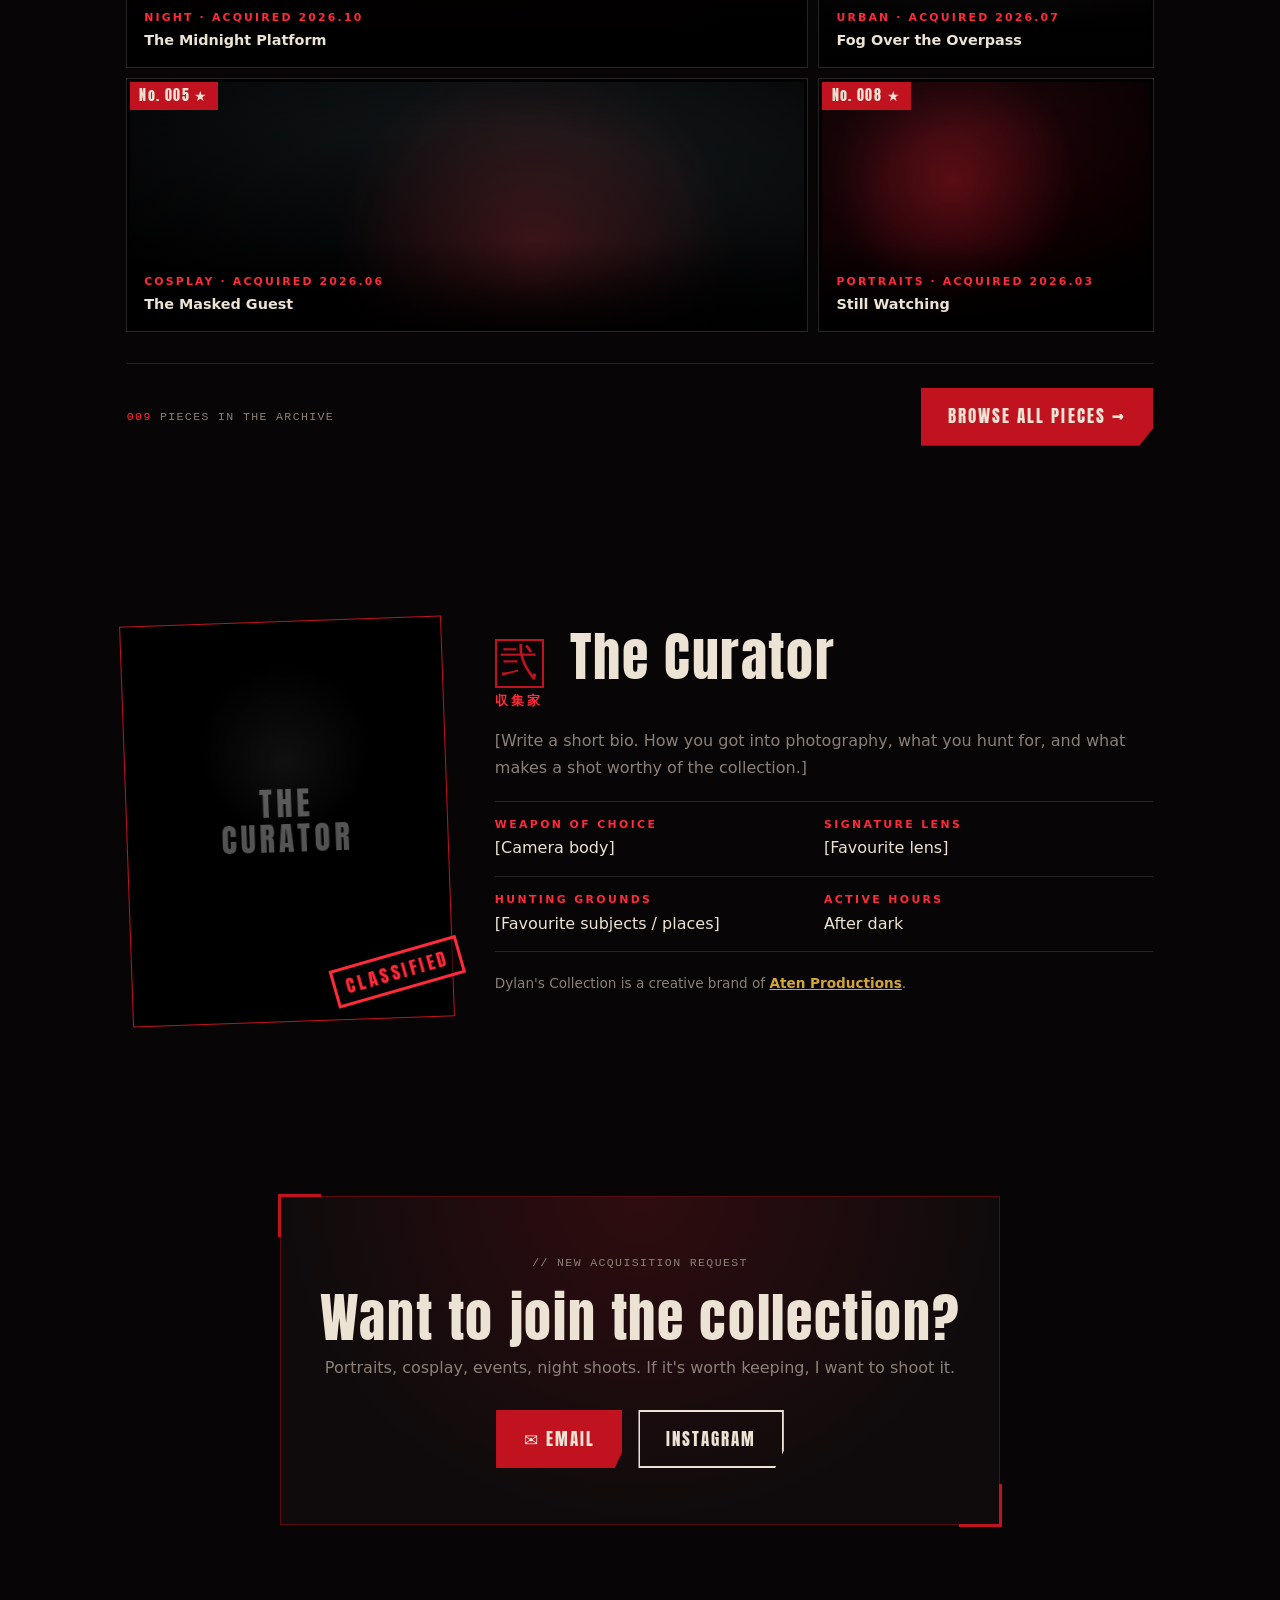
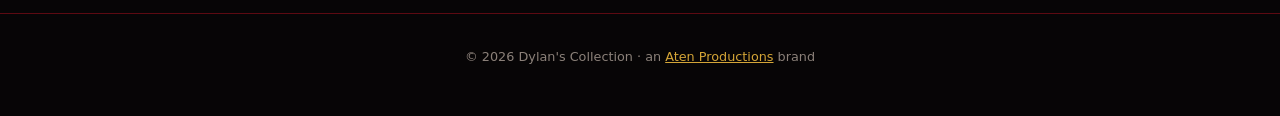
==== commit 019b358b: "Photo site: add Home nav link, rename Most Valuable to The Trophy Room Co-Authored-By: Claude Opus 5" ====
--- a/photography/index.html
+++ b/photography/index.html
@@ -21,7 +21,8 @@
       <span class="logo-en">DYLAN'S<b>COLLECTION</b></span>
     </a>
     <nav class="nav-links">
-      <a href="#prized">Most Valuable</a>
+      <a href="#top" aria-current="page">Home</a>
+      <a href="#trophy-room">The Trophy Room</a>
       <a href="collection/">The Collection</a>
       <a href="#curator">The Curator</a>
       <a href="#contact">Contact</a>
@@ -42,7 +43,7 @@
       <p class="quote">"Another fine addition<br>to the collection."</p>
       <p class="lede">Photography by <b>[Your Name]</b>. Every frame I keep is a trophy: shadows, streets,
         strangers and the things that move after midnight.</p>
-      <a href="#prized" class="btn">Enter the Archive ▼</a>
+      <a href="#trophy-room" class="btn">Enter the Archive ▼</a>
     </div>
 
     <div class="eye-wrap" aria-hidden="true">
@@ -73,10 +74,10 @@
     <span>“Another fine addition to the collection.” <i>蒐</i> “Another fine addition to the collection.” <i>蒐</i> “Another fine addition to the collection.” <i>蒐</i> “Another fine addition to the collection.” <i>蒐</i> </span>
   </div>
 
-  <!-- ============ MOST VALUABLE ============ -->
-  <section id="prized" class="section">
+  <!-- ============ THE TROPHY ROOM ============ -->
+  <section id="trophy-room" class="section">
     <header class="section-head">
-      <h2><span class="num">壱</span> Most Valuable <small>至宝 · THE PRIZED PIECES</small></h2>
+      <h2><span class="num">壱</span> The Trophy Room <small>戦利品の間 · THE FINEST ADDITIONS</small></h2>
       <a href="collection/" class="btn ghost">View the Full Collection →</a>
     </header>
     <!-- Shows photos marked fav: true in js/collection-data.js -->
--- a/photography/css/photo.css
+++ b/photography/css/photo.css
@@ -337,7 +337,7 @@
   #ash { display: none; }
 }
 
-/* ---------- Most Valuable + Collection page ---------- */
+/* ---------- Trophy Room + Collection page ---------- */
 .panel .tag.fav { background: var(--blood); color: var(--bone); }
 .section-cta { display: flex; justify-content: space-between; align-items: center; gap: 1rem; flex-wrap: wrap; margin-top: 2rem; padding-top: 1.5rem; border-top: 1px solid var(--line); }
 .section-cta .file { margin: 0; }
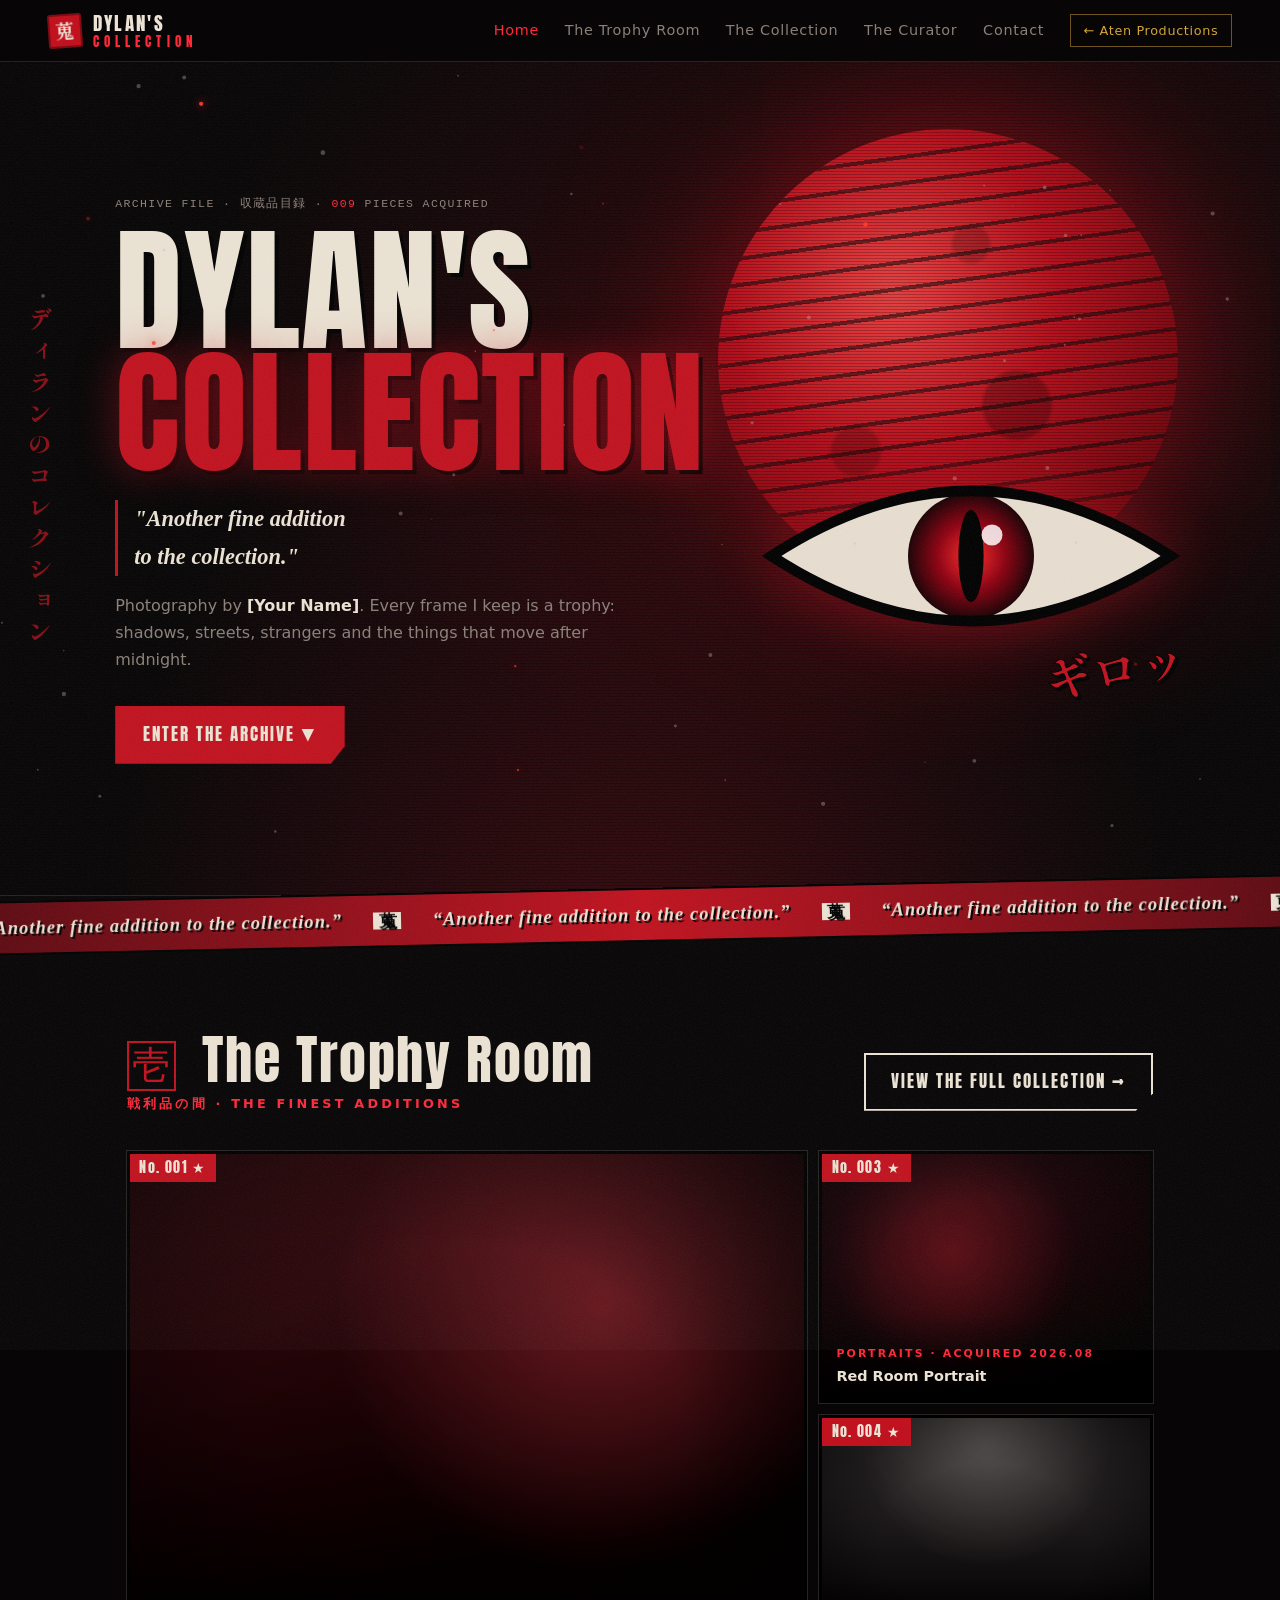
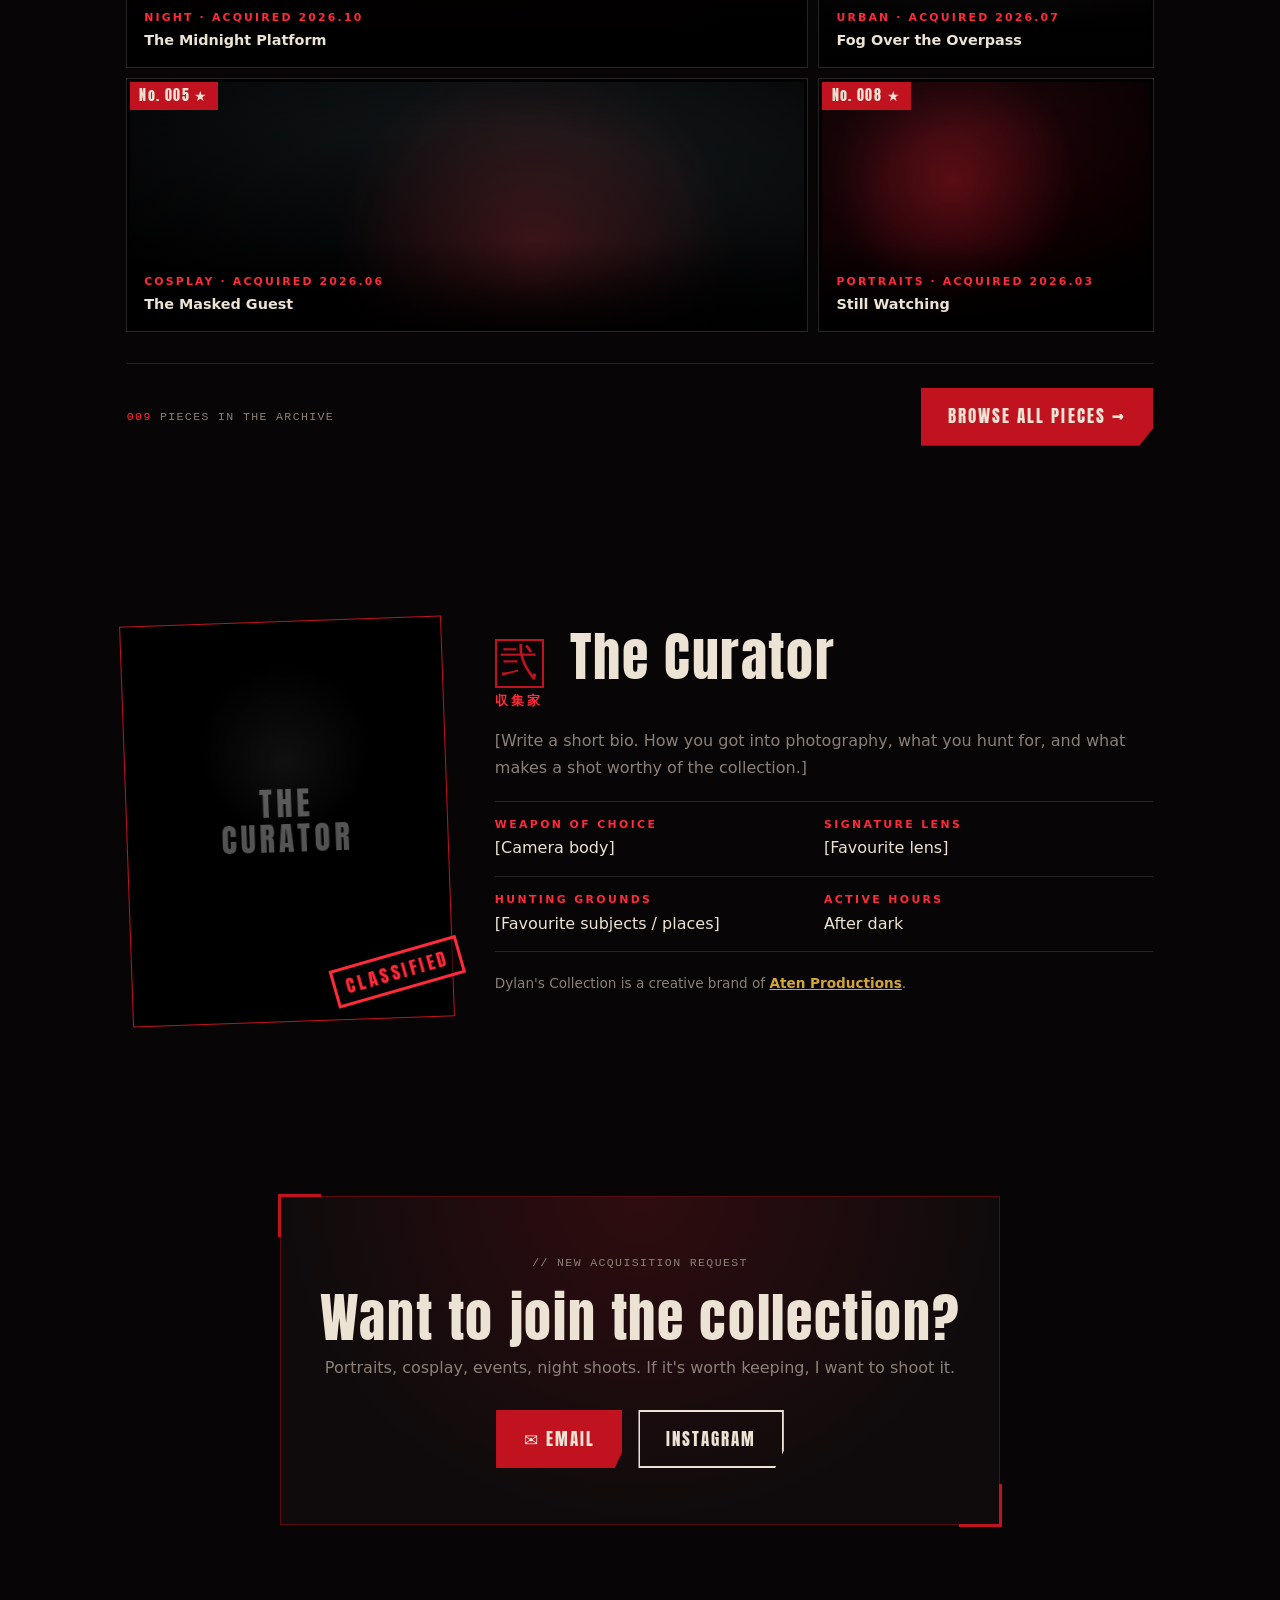
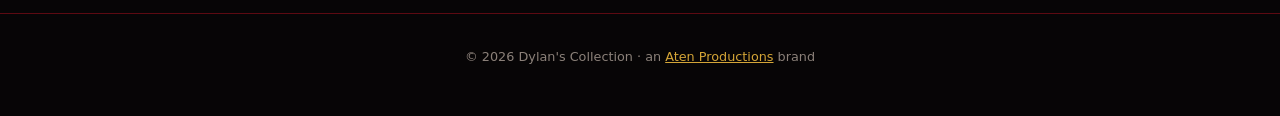
==== commit 8e80c1df: "Make all site content editable from one place (Pages CMS) - Move every piece of text, contact info, " ====
--- a/photography/index.html
+++ b/photography/index.html
@@ -1,5 +1,5 @@
 <!doctype html>
-<html lang="en">
+<html lang="en" data-root="../">
 <head>
   <meta charset="utf-8">
   <meta name="viewport" content="width=device-width, initial-scale=1">
@@ -41,8 +41,7 @@
       <h1 class="title" data-text="DYLAN'S">DYLAN'S</h1>
       <h1 class="title red" data-text="COLLECTION">COLLECTION</h1>
       <p class="quote">"Another fine addition<br>to the collection."</p>
-      <p class="lede">Photography by <b>[Your Name]</b>. Every frame I keep is a trophy: shadows, streets,
-        strangers and the things that move after midnight.</p>
+      <p class="lede">Photography by <b data-bind="name"></b>. <span data-bind="intro"></span></p>
       <a href="#trophy-room" class="btn">Enter the Archive ▼</a>
     </div>
 
@@ -80,7 +79,7 @@
       <h2><span class="num">壱</span> The Trophy Room <small>戦利品の間 · THE FINEST ADDITIONS</small></h2>
       <a href="collection/" class="btn ghost">View the Full Collection →</a>
     </header>
-    <!-- Shows photos marked fav: true in js/collection-data.js -->
+    <!-- Shows photos ticked "Trophy Room" in content/photo.json -->
     <div class="manga-grid" id="grid" data-mode="favorites"></div>
     <div class="section-cta">
       <p class="file mono"><span data-count>000</span> PIECES IN THE ARCHIVE</p>
@@ -92,19 +91,13 @@
   <section id="curator" class="section">
     <div class="curator">
       <div class="portrait">
-        <!-- <img src="images/me.jpg" alt="[Your Name]"> -->
-        <div class="ph"><span>THE<br>CURATOR</span></div>
+        <div class="ph" id="portrait"><span>THE<br>CURATOR</span></div>
         <span class="stamp">CLASSIFIED</span>
       </div>
       <div class="curator-text">
         <h2><span class="num">弐</span> The Curator <small>収集家</small></h2>
-        <p>[Write a short bio. How you got into photography, what you hunt for, and what makes a shot worthy of the collection.]</p>
-        <dl class="dossier">
-          <div><dt>WEAPON OF CHOICE</dt><dd>[Camera body]</dd></div>
-          <div><dt>SIGNATURE LENS</dt><dd>[Favourite lens]</dd></div>
-          <div><dt>HUNTING GROUNDS</dt><dd>[Favourite subjects / places]</dd></div>
-          <div><dt>ACTIVE HOURS</dt><dd>After dark</dd></div>
-        </dl>
+        <div id="bio"></div>
+        <dl class="dossier" id="dossier"></dl>
         <p class="brand-note">Dylan's Collection is a creative brand of <a href="../">Aten Productions</a>.</p>
       </div>
     </div>
@@ -116,9 +109,8 @@
       <p class="file mono">// NEW ACQUISITION REQUEST</p>
       <h2>Want to join the collection?</h2>
       <p>Portraits, cosplay, events, night shoots. If it's worth keeping, I want to shoot it.</p>
-      <div class="contact-links">
-        <a class="btn" href="mailto:photo@atenproductions.com">✉ Email</a>
-        <a class="btn ghost" href="#">Instagram</a>
+      <div class="contact-links" id="contact-links">
+        <a class="btn" data-href="contact.email|mailto:">✉ Email</a>
       </div>
     </div>
   </section>
@@ -138,7 +130,7 @@
     <button class="lb-nav next" aria-label="Next">›</button>
   </div>
 
-  <script src="js/collection-data.js"></script>
+  <script src="../js/content.js"></script>
   <script src="js/photo.js"></script>
 </body>
 </html>
--- a/photography/css/photo.css
+++ b/photography/css/photo.css
@@ -20,6 +20,7 @@
 }
 
 * { box-sizing: border-box; margin: 0; padding: 0; }
+[hidden] { display: none !important; }
 html { scroll-behavior: smooth; overflow-x: clip; }
 body {
   background: var(--void);
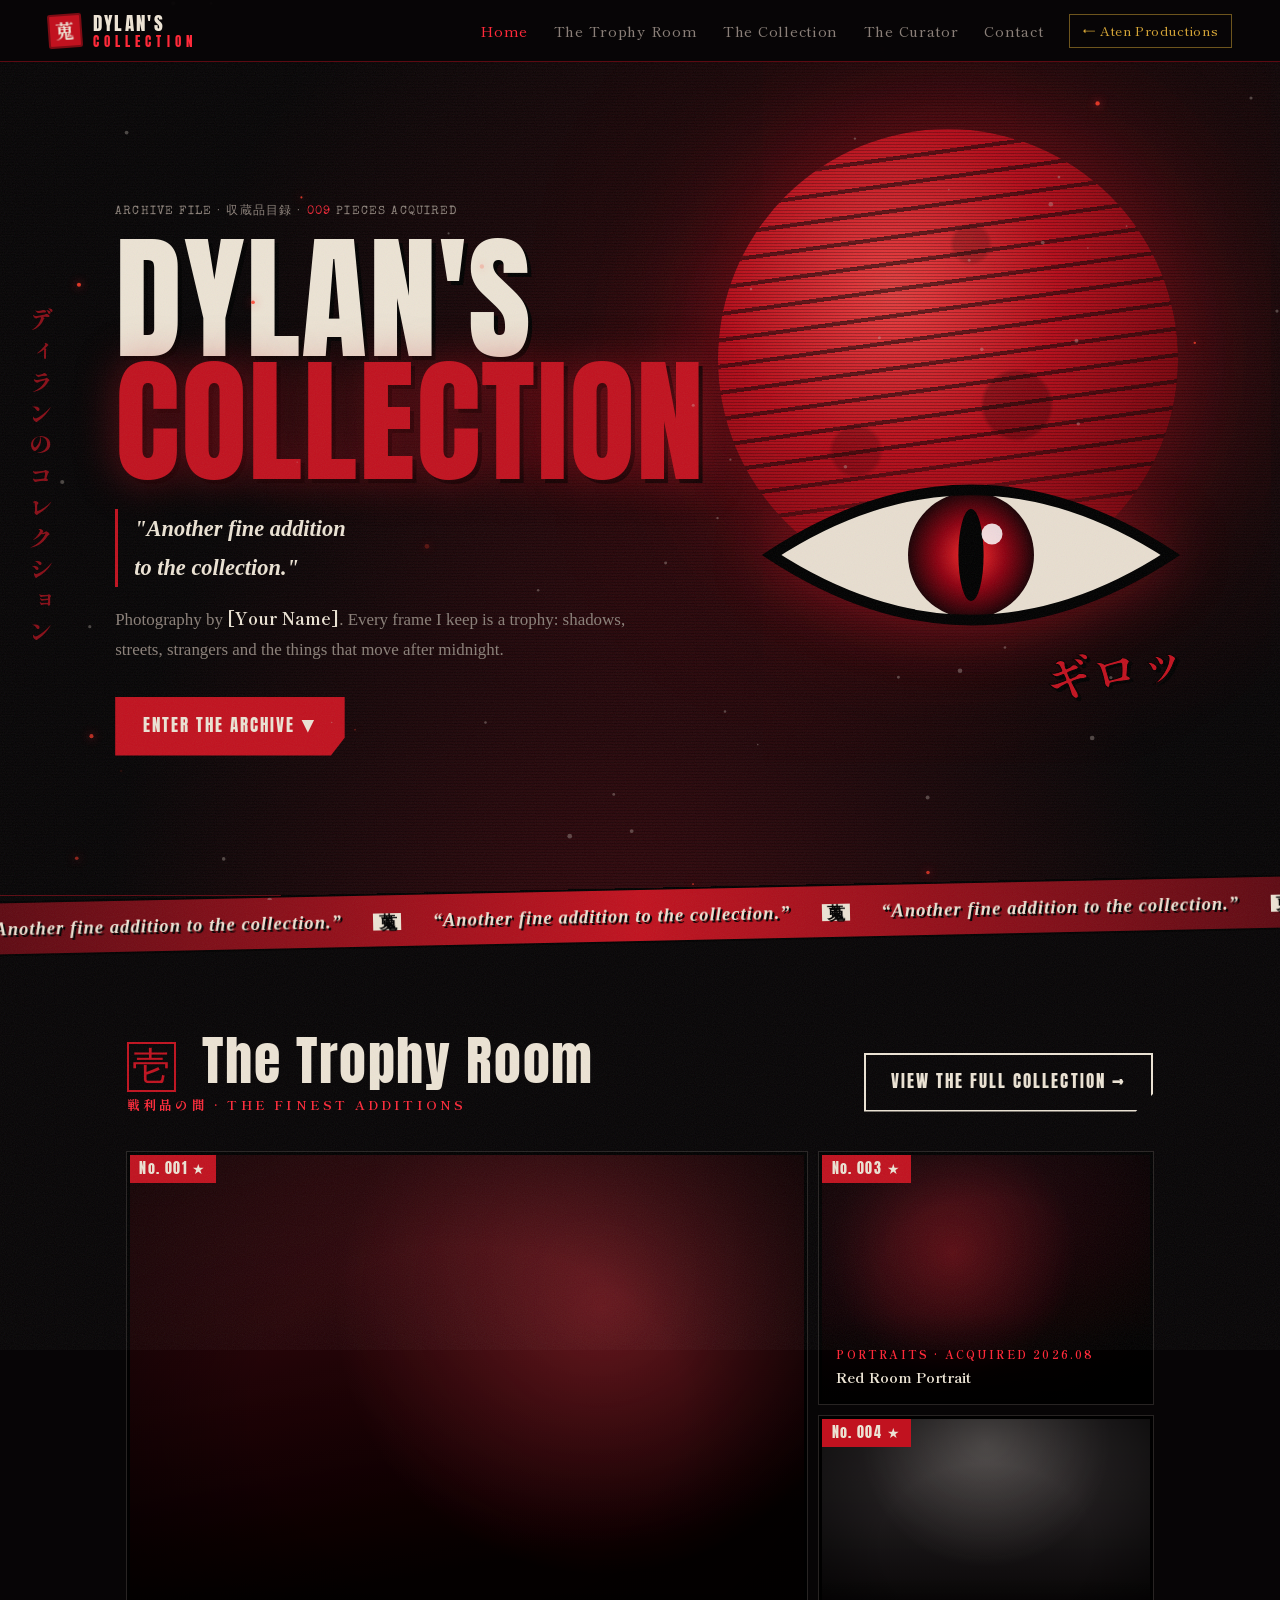
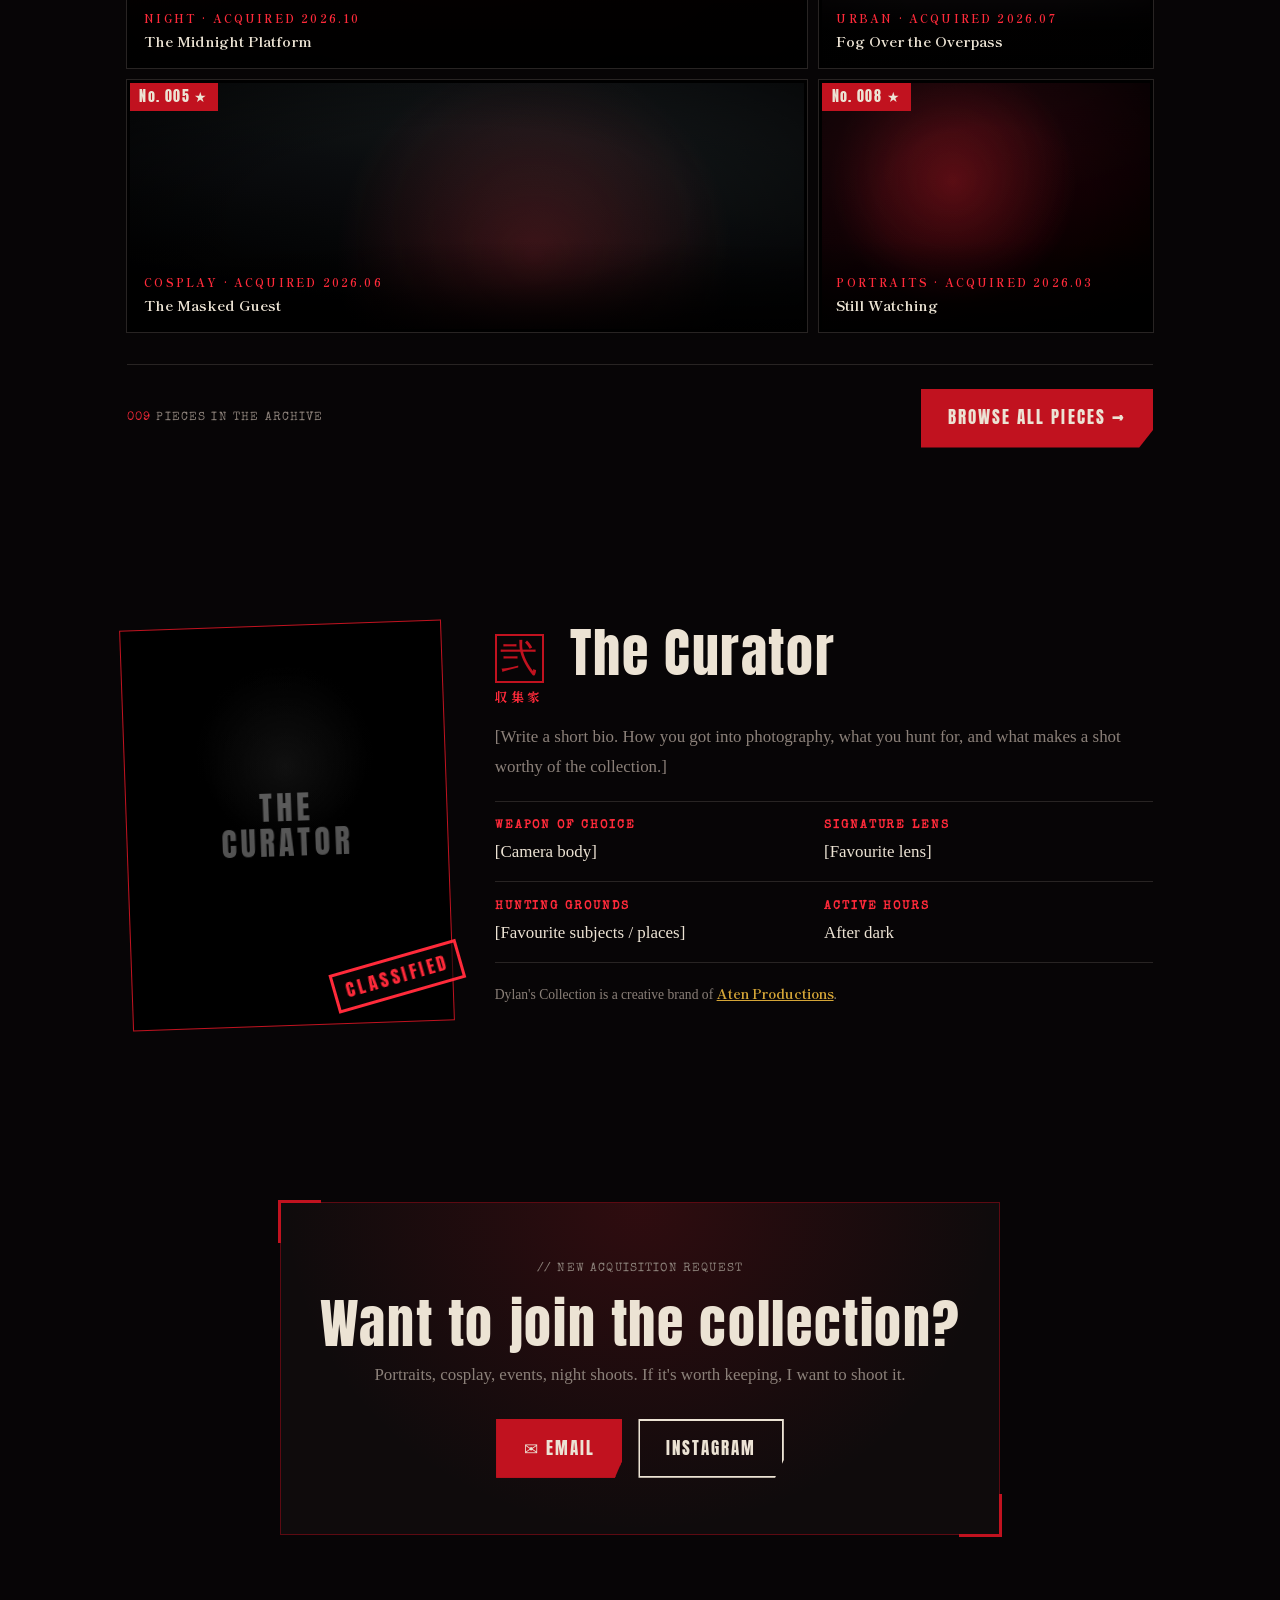
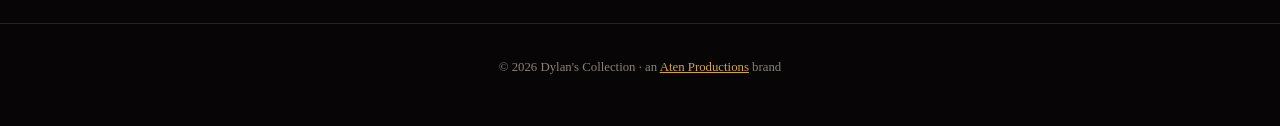
==== commit a03e8a8b: "New fonts: Chakra Petch + Share Tech Mono (Aten), Zen Old Mincho + Special Elite (photo) Replace the" ====
--- a/photography/index.html
+++ b/photography/index.html
@@ -7,7 +7,7 @@
   <meta name="description" content="Dylan's Collection: a photography archive. Another fine addition to the collection. An Aten Productions brand.">
   <link rel="preconnect" href="https://fonts.googleapis.com">
   <link rel="preconnect" href="https://fonts.gstatic.com" crossorigin>
-  <link href="https://fonts.googleapis.com/css2?family=Anton&family=Shippori+Mincho+B1:wght@600;800&family=Zen+Kaku+Gothic+New:wght@400;500;700&display=swap" rel="stylesheet">
+  <link href="https://fonts.googleapis.com/css2?family=Anton&family=Shippori+Mincho+B1:wght@600;800&family=Zen+Old+Mincho:wght@400;700;900&family=Special+Elite&display=swap" rel="stylesheet">
   <link rel="stylesheet" href="css/photo.css">
 </head>
 <body>
--- a/photography/css/photo.css
+++ b/photography/css/photo.css
@@ -15,7 +15,8 @@
 
   --f-display: "Anton", Impact, sans-serif;
   --f-jp: "Shippori Mincho B1", serif;
-  --f-body: "Zen Kaku Gothic New", system-ui, sans-serif;
+  --f-body: "Zen Old Mincho", "Shippori Mincho B1", serif;
+  --f-type: "Special Elite", "Courier New", monospace;
   --max: 1180px;
 }
 
@@ -26,12 +27,13 @@
   background: var(--void);
   color: var(--bone);
   font-family: var(--f-body);
-  line-height: 1.7;
+  font-size: 1.06rem;
+  line-height: 1.75;
   overflow-x: clip;
 }
 a { color: inherit; }
 img { display: block; max-width: 100%; }
-.mono { font-family: ui-monospace, "SFMono-Regular", Menlo, monospace; letter-spacing: .12em; }
+.mono { font-family: var(--f-type); letter-spacing: .1em; }
 
 /* Atmosphere layers */
 #ash { position: fixed; inset: 0; pointer-events: none; z-index: 40; }
@@ -273,7 +275,7 @@
 .curator-text p { margin: 1.2rem 0; color: var(--ash); }
 .dossier { display: grid; grid-template-columns: 1fr 1fr; border-top: 1px solid var(--line); }
 .dossier div { padding: .9rem 0; border-bottom: 1px solid var(--line); }
-.dossier dt { font-size: .68rem; letter-spacing: .22em; color: var(--blood-2); font-weight: 700; }
+.dossier dt { font-family: var(--f-type); font-size: .75rem; letter-spacing: .16em; color: var(--blood-2); font-weight: 700; }
 .dossier dd { color: var(--bone); }
 .brand-note { font-size: .85rem; }
 .brand-note a { color: #d4a537; font-weight: 700; }
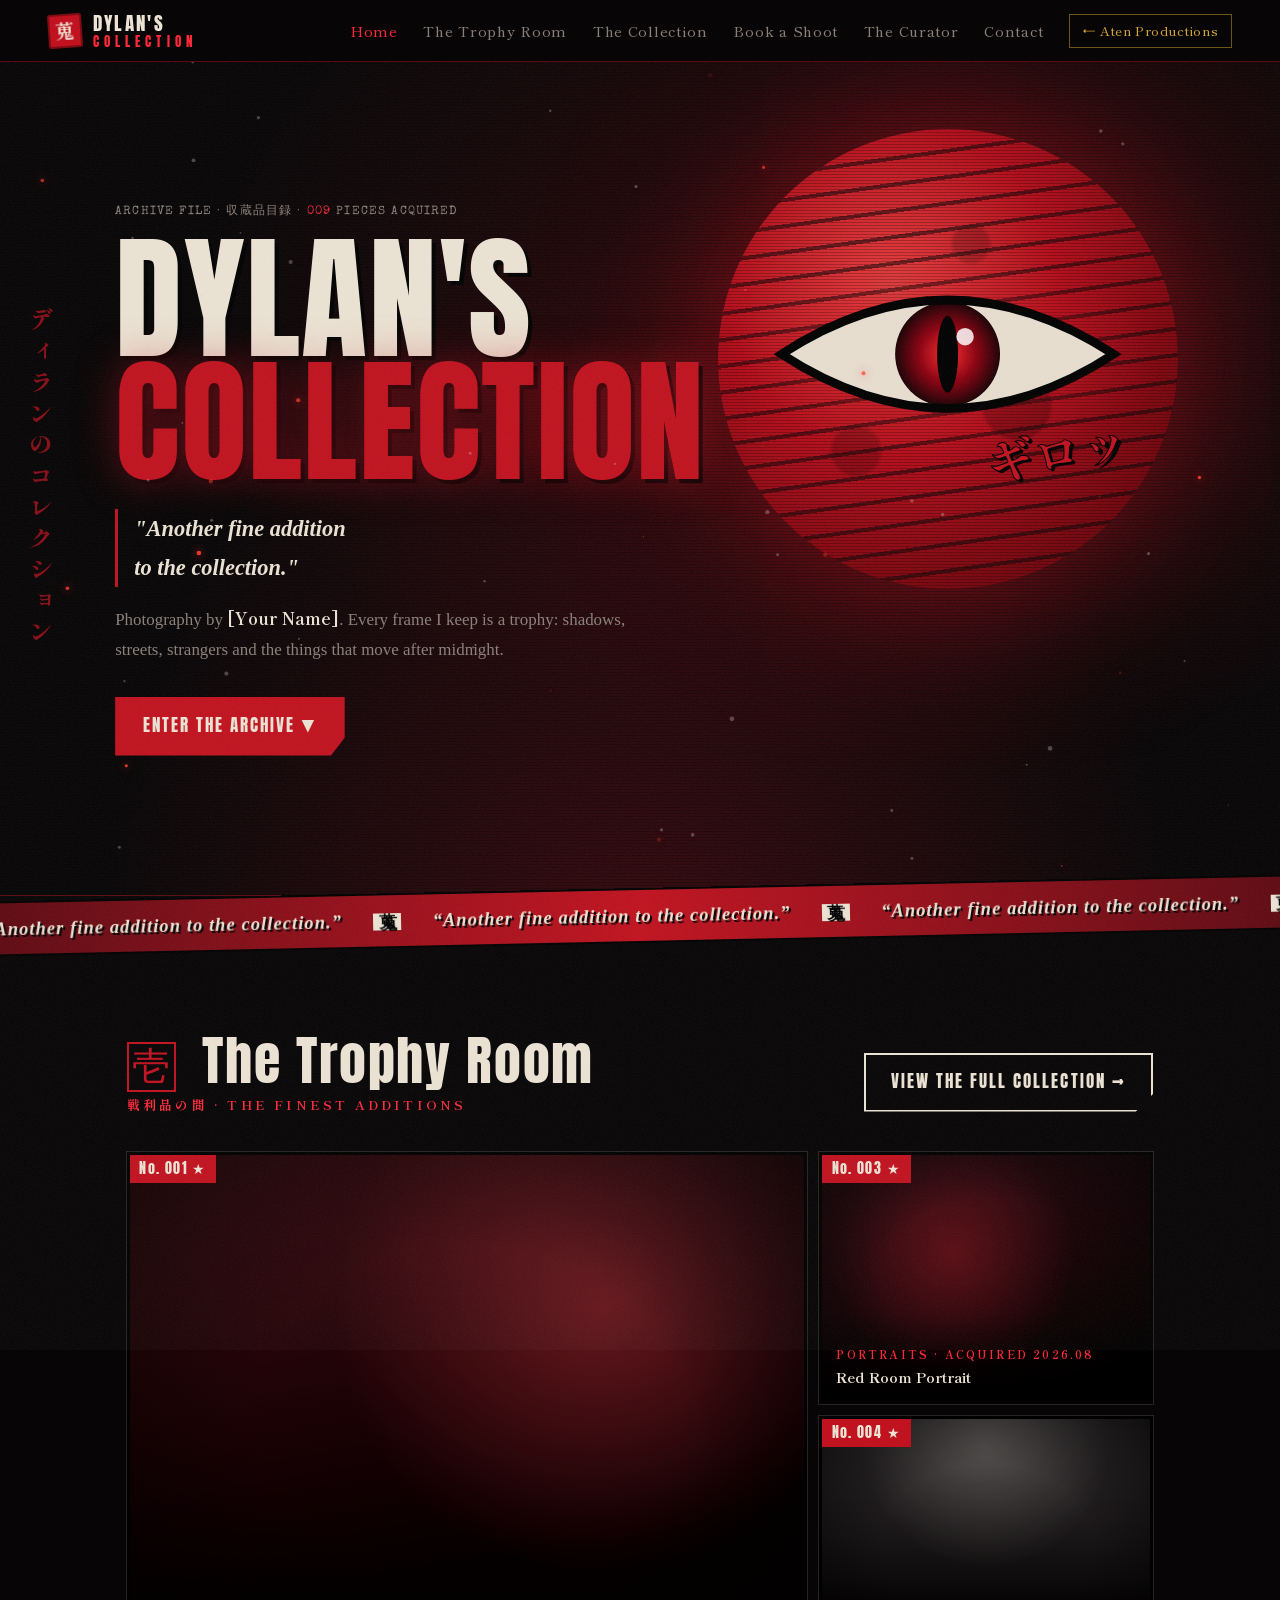
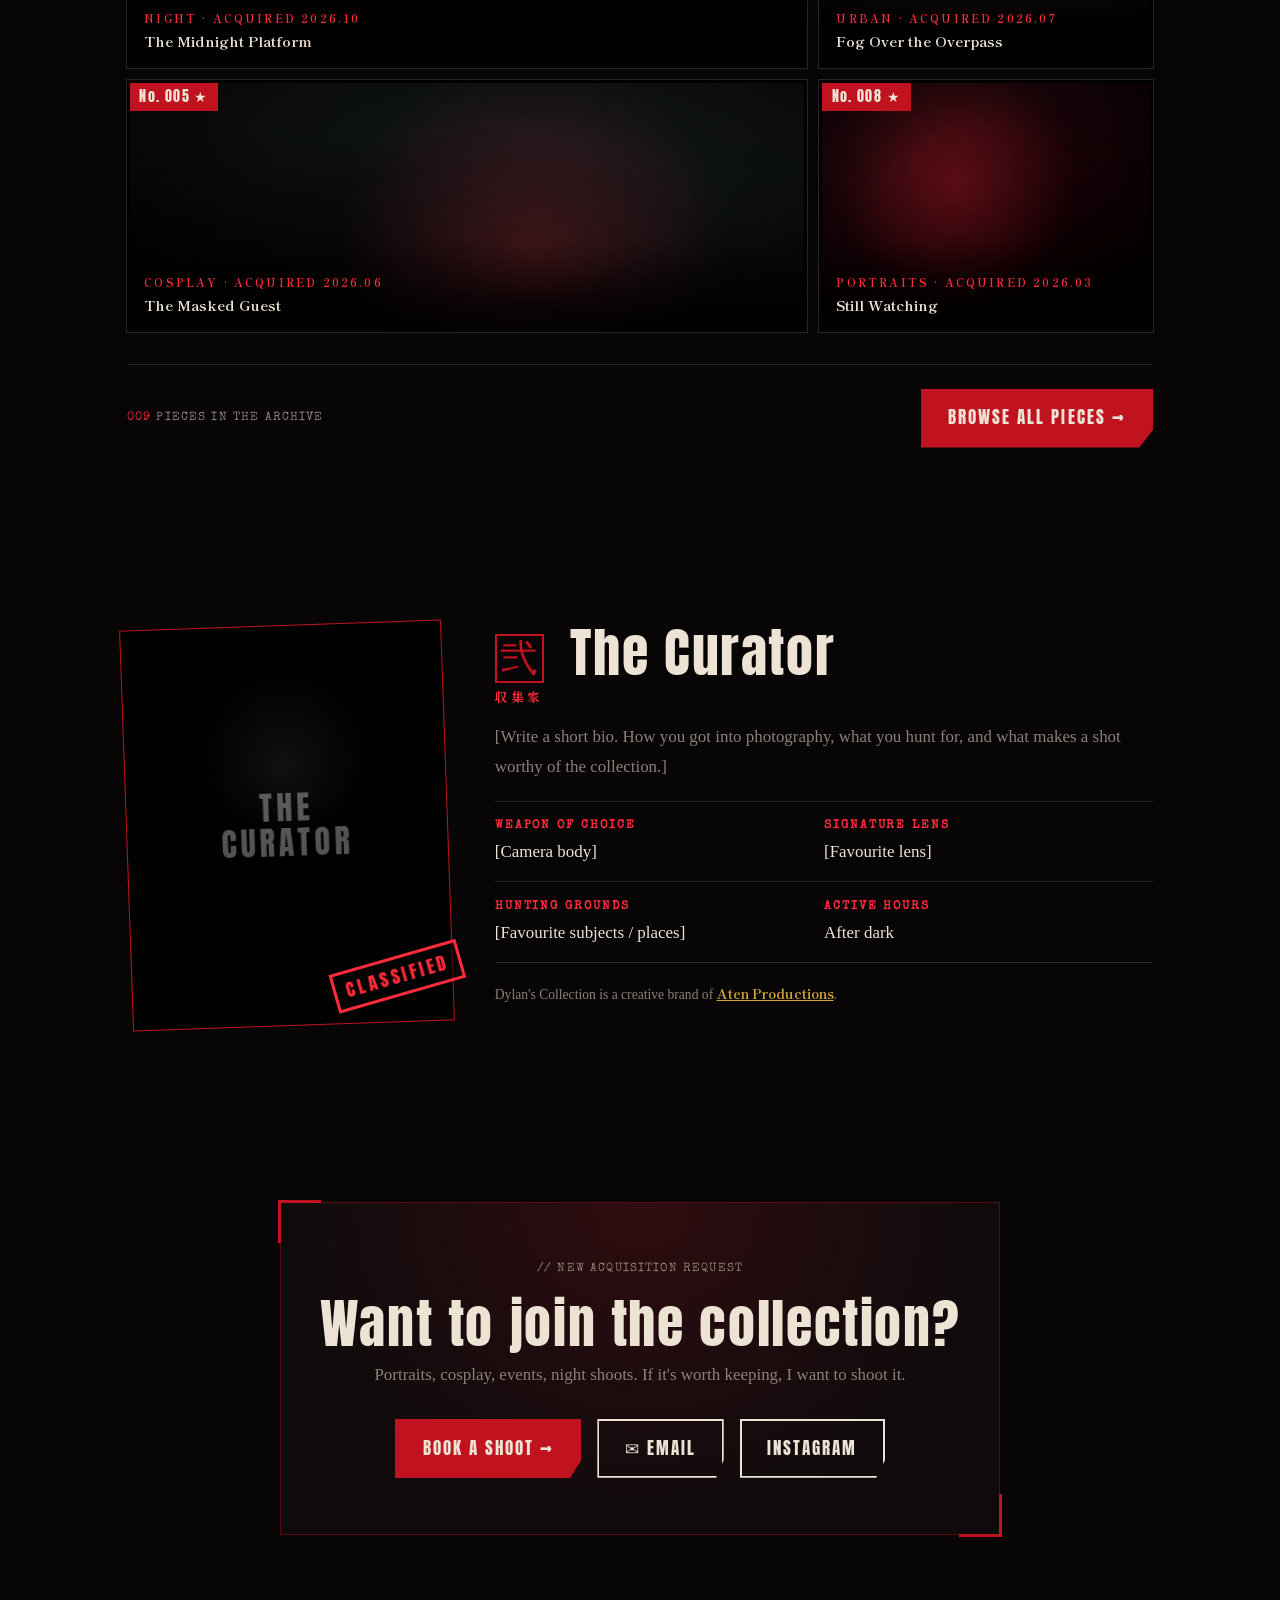
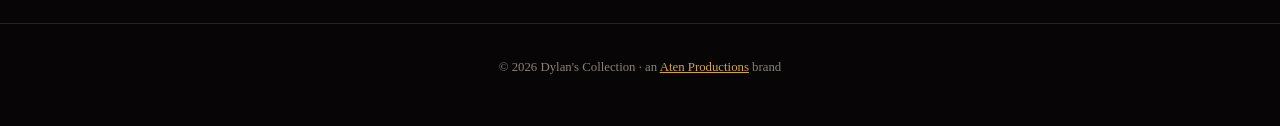
==== commit ba6db81d: "Add Book a Shoot page to Dylan's Collection (Google Form) - New photography/book/ page shows the Goo" ====
--- a/photography/index.html
+++ b/photography/index.html
@@ -24,6 +24,7 @@
       <a href="#top" aria-current="page">Home</a>
       <a href="#trophy-room">The Trophy Room</a>
       <a href="collection/">The Collection</a>
+      <a href="book/">Book a Shoot</a>
       <a href="#curator">The Curator</a>
       <a href="#contact">Contact</a>
       <a href="../" class="back">← Aten Productions</a>
@@ -110,7 +111,8 @@
       <h2>Want to join the collection?</h2>
       <p>Portraits, cosplay, events, night shoots. If it's worth keeping, I want to shoot it.</p>
       <div class="contact-links" id="contact-links">
-        <a class="btn" data-href="contact.email|mailto:">✉ Email</a>
+        <a class="btn" href="book/">Book a Shoot →</a>
+        <a class="btn ghost" data-href="contact.email|mailto:">✉ Email</a>
       </div>
     </div>
   </section>
--- a/photography/css/photo.css
+++ b/photography/css/photo.css
@@ -358,3 +358,23 @@
 .page-hero .file a:hover { color: var(--blood-2); }
 .moon.small { width: min(34vw, 320px); top: -10%; right: 6%; opacity: .7; }
 @media (max-width: 860px) { .moon.small { width: 55vw; right: -12%; top: -5%; opacity: .4; } }
+
+/* Home page: eye in the centre of the moon (moon = right 8%, top 8%, width min(42vw, 460px)) */
+@media (min-width: 861px) {
+  .hero { --moon: min(42vw, 460px); }
+  .hero .eye-wrap {
+    position: absolute; z-index: 3; margin: 0;
+    right: calc(8% + var(--moon) / 2); top: calc(8% + var(--moon) / 2);
+    transform: translate(50%, -50%);
+    width: calc(var(--moon) * .76);
+  }
+}
+
+/* Book a Shoot page */
+.booking-intro p { color: var(--ash); max-width: 680px; margin-bottom: 1.6rem; }
+.booking-frame { background: var(--bone); border: 3px solid #000; outline: 1px solid var(--blood); box-shadow: 0 0 60px rgba(193,18,31,.2); }
+.booking-frame iframe { display: block; width: 100%; height: 1500px; border: 0; }
+.booking-frame.as-button { background: none; border: 0; outline: 0; box-shadow: none; padding: 2rem 0; text-align: center; }
+.booking-newtab { margin-top: 1rem; font-size: .9rem; color: var(--ash); }
+.booking-newtab a { color: var(--blood-2); }
+@media (max-width: 860px) { .booking-frame iframe { height: 1800px; } }
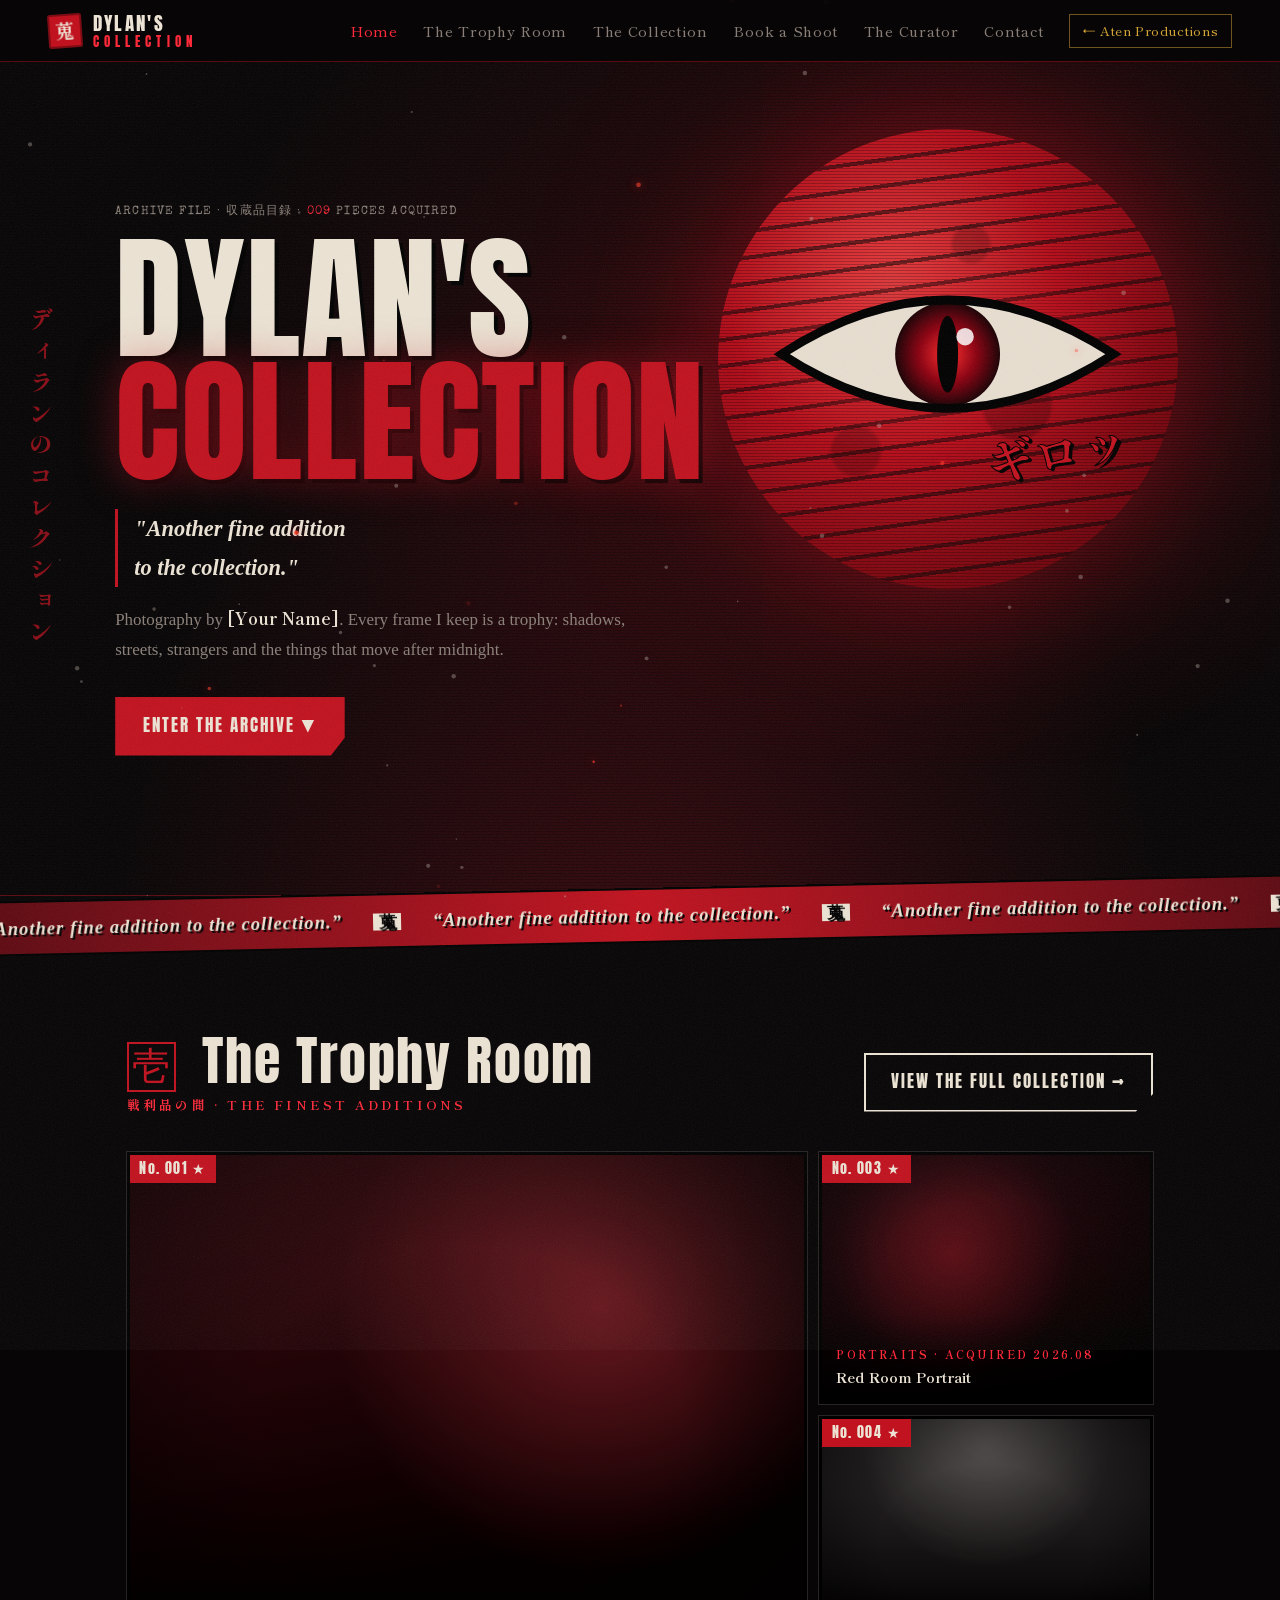
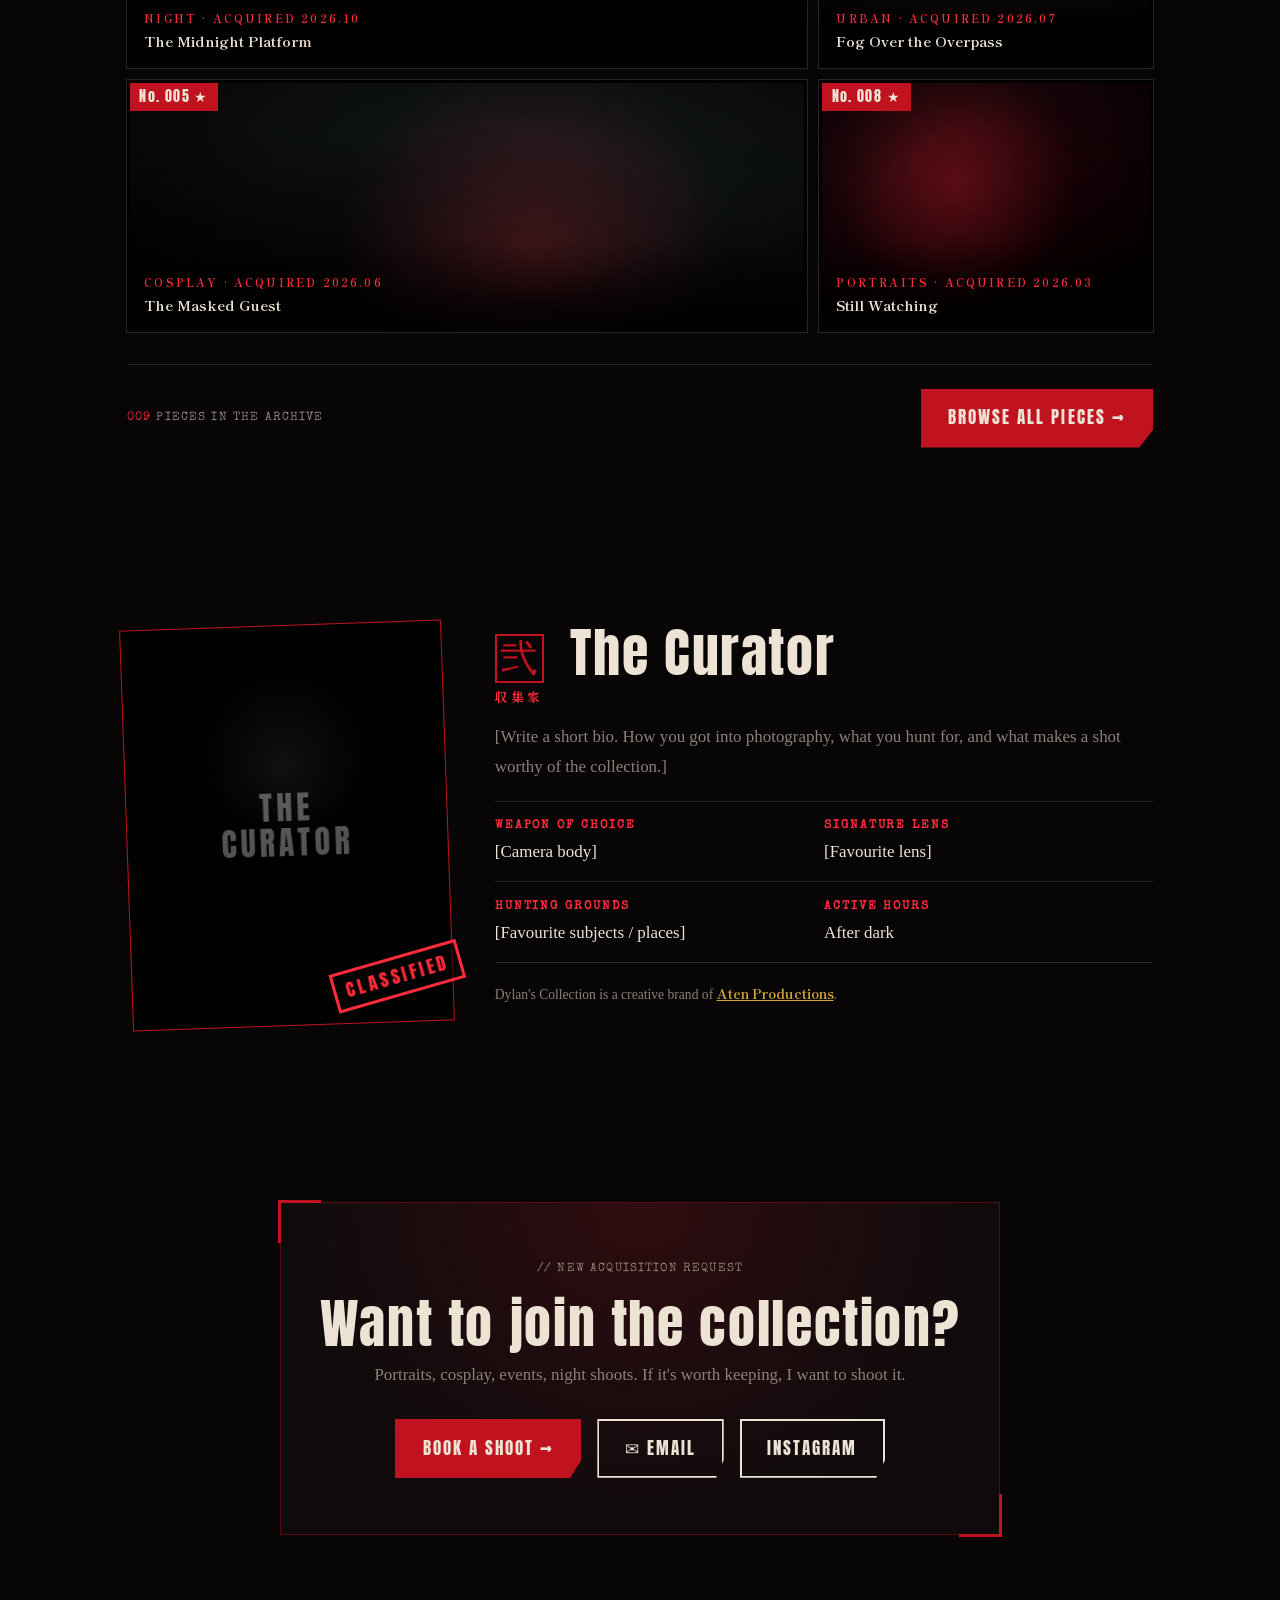
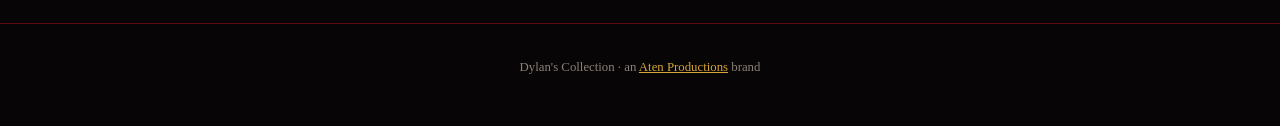
==== commit 6be9c35e: "Remove copyright notices and year from all footers Co-Authored-By: Claude Opus 5.5 <noreply@anthropi" ====
--- a/photography/index.html
+++ b/photography/index.html
@@ -118,7 +118,7 @@
   </section>
 
   <footer class="footer">
-    <p>© <span class="year"></span> Dylan's Collection · an <a href="../">Aten Productions</a> brand</p>
+    <p>Dylan's Collection · an <a href="../">Aten Productions</a> brand</p>
   </footer>
 
   <!-- Lightbox -->
--- a/photography/css/photo.css
+++ b/photography/css/photo.css
@@ -378,3 +378,17 @@
 .booking-newtab { margin-top: 1rem; font-size: .9rem; color: var(--ash); }
 .booking-newtab a { color: var(--blood-2); }
 @media (max-width: 860px) { .booking-frame iframe { height: 1800px; } }
+
+/* Booking type choice */
+.booking-choices { display: grid; grid-template-columns: repeat(auto-fit, minmax(260px, 1fr)); gap: 1rem; margin-bottom: 1.6rem; }
+.booking-choice {
+  text-align: left; cursor: pointer; font: inherit; color: var(--bone);
+  background: var(--panel); border: 1px solid var(--line); border-left: 4px solid var(--rust);
+  padding: 1.2rem 1.4rem; display: grid; gap: .3rem; transition: .2s;
+}
+.booking-choice small { font-family: var(--f-type); color: var(--blood-2); letter-spacing: .15em; font-size: .75rem; }
+.booking-choice b { font-family: var(--f-display); font-weight: 400; font-size: 1.6rem; letter-spacing: .04em; }
+.booking-choice span { color: var(--ash); font-size: .92rem; }
+.booking-choice:hover { border-color: var(--blood); }
+.booking-choice[aria-selected="true"] { border-color: var(--blood); border-left-color: var(--blood-2); background: linear-gradient(90deg, rgba(193,18,31,.22), var(--panel) 70%); box-shadow: 0 0 30px rgba(193,18,31,.25); }
+.booking-choices:has(.booking-choice:only-child) .booking-choice { cursor: default; }
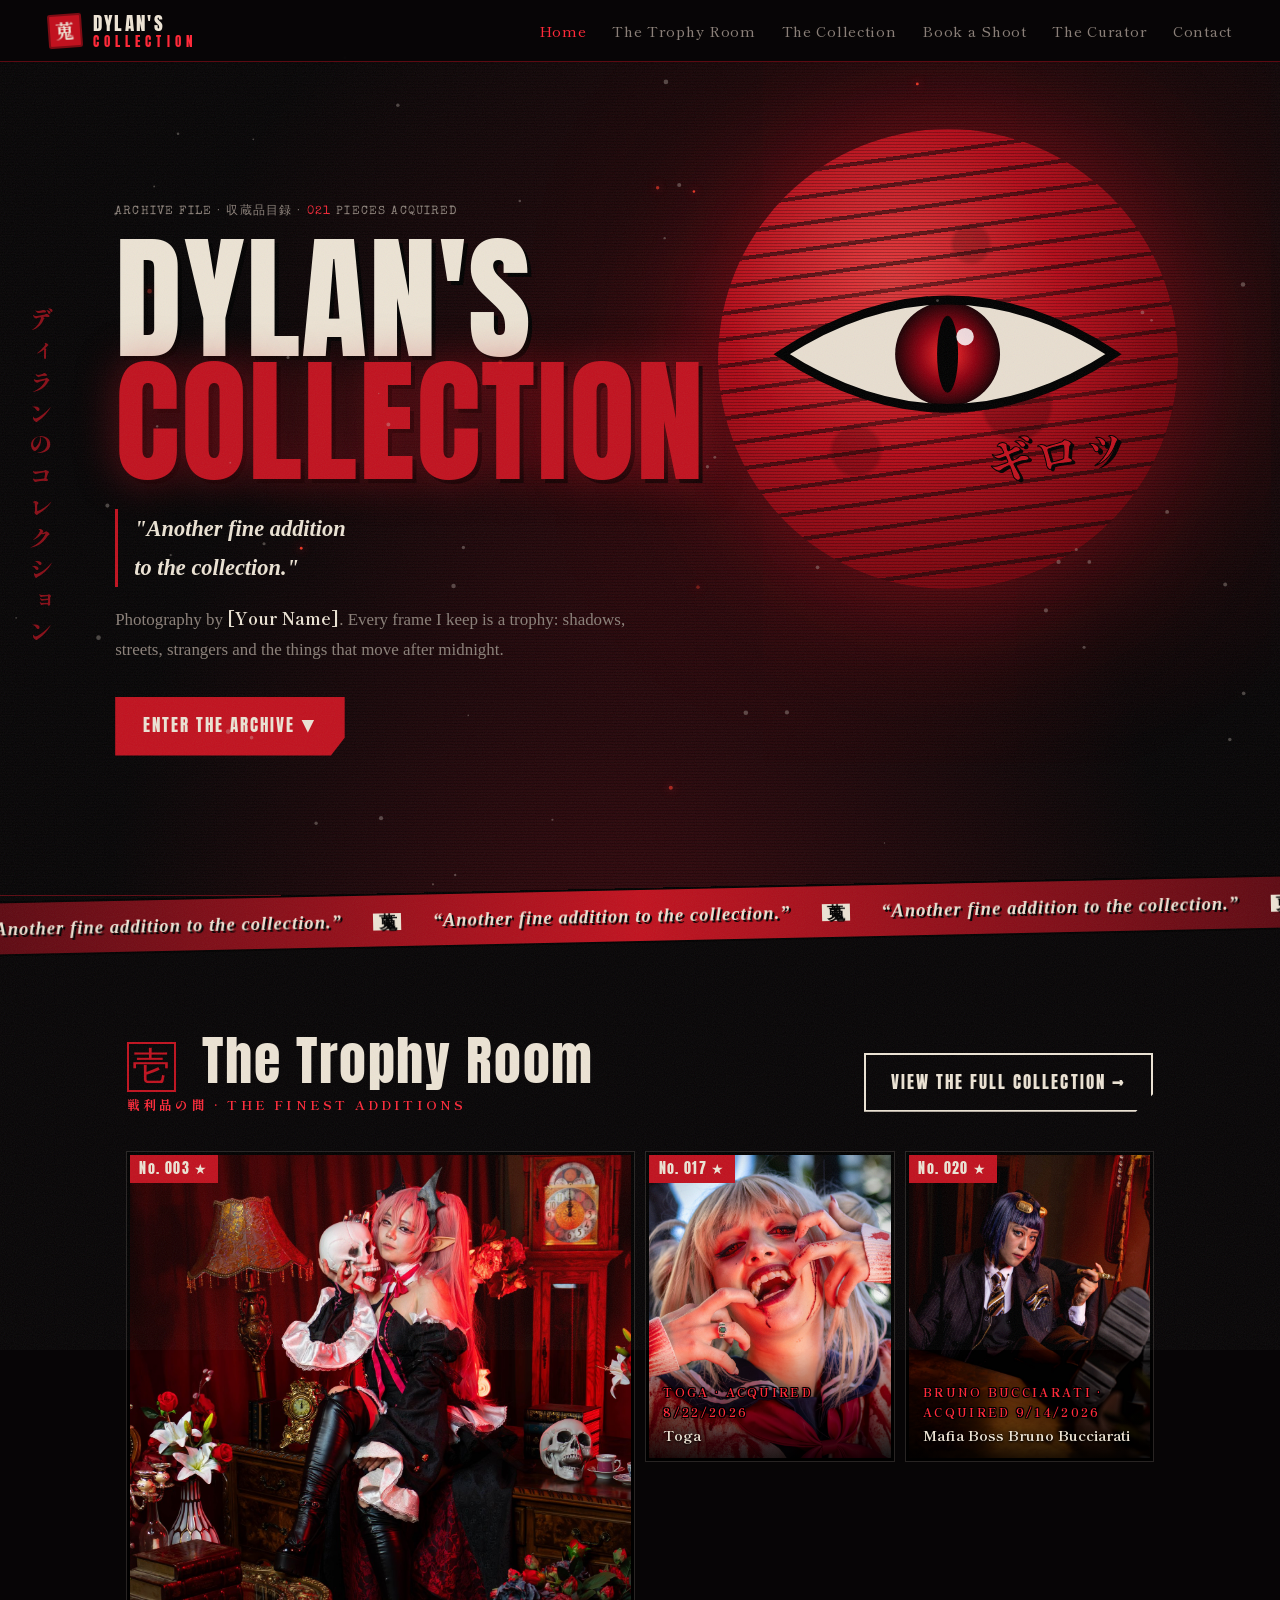
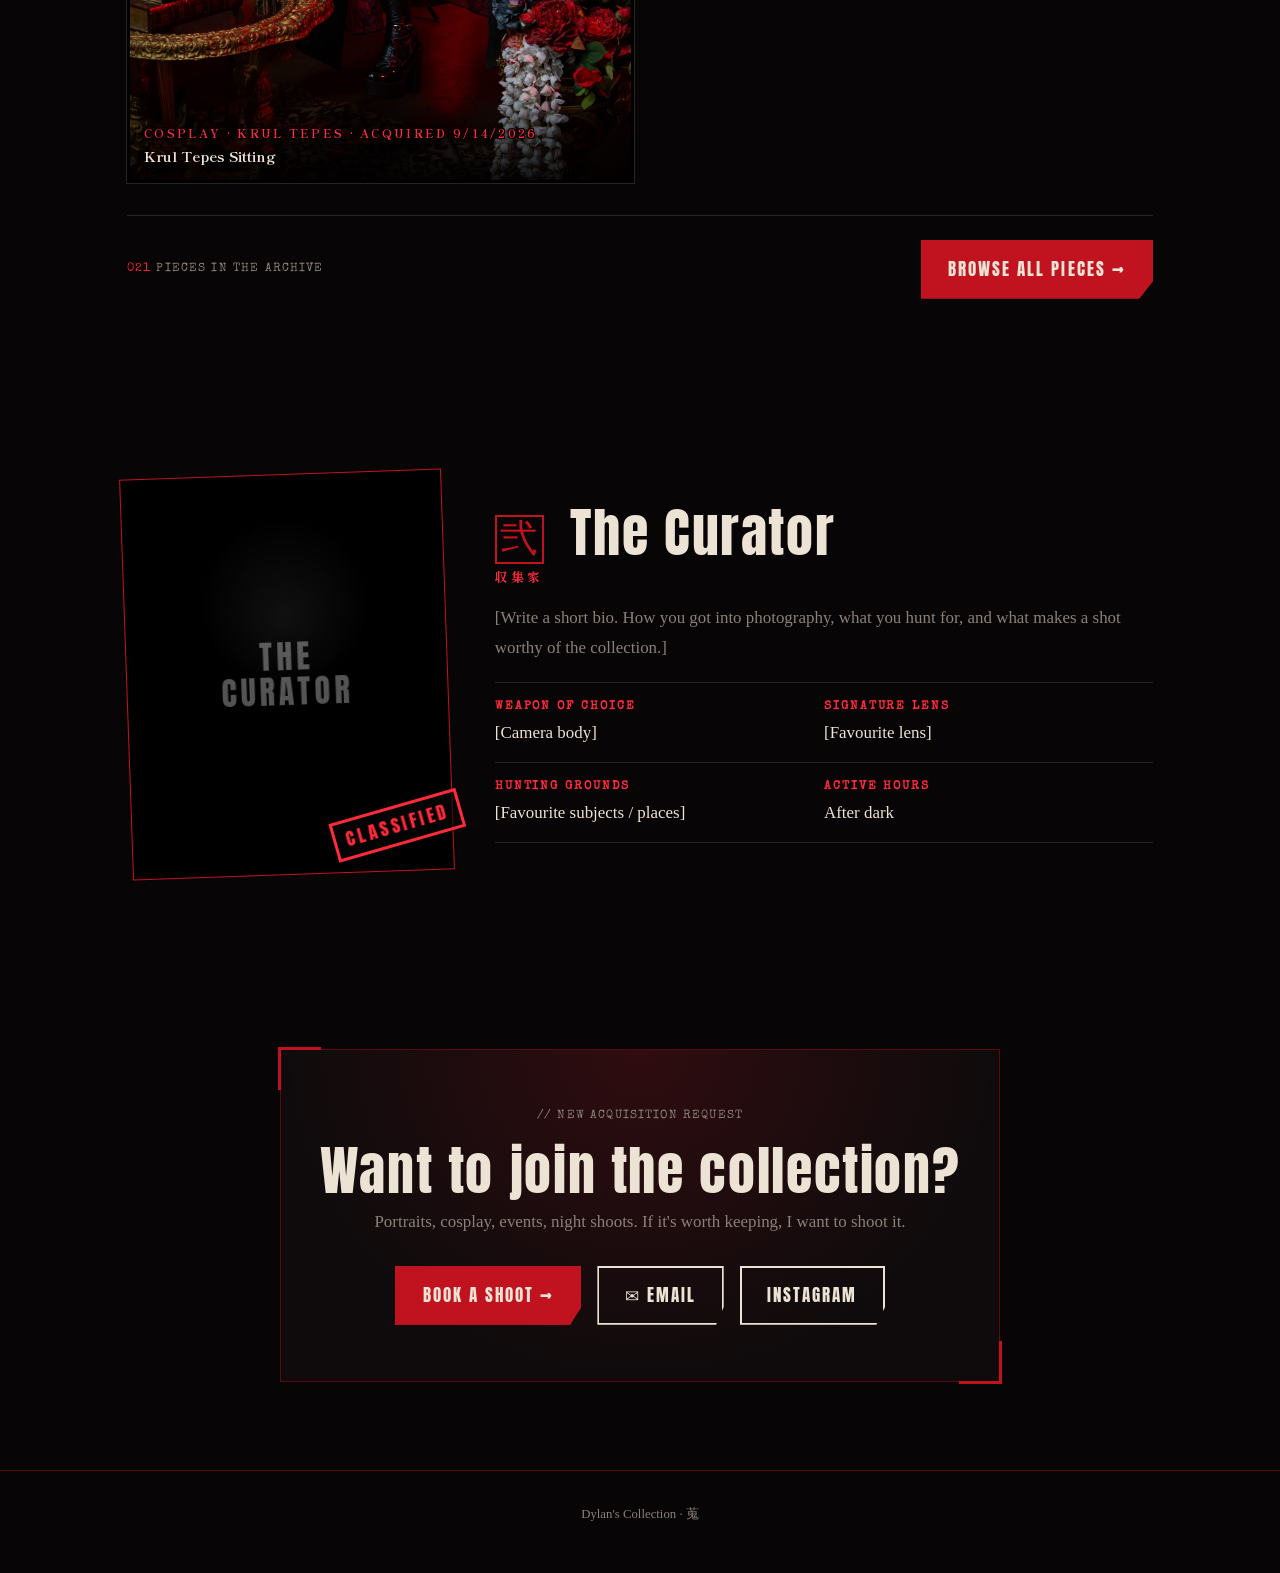
==== commit 827b9857: "Make Dylan's Collection standalone; hide the Aten page for now - Remove all links and brand mentions" ====
--- a/photography/index.html
+++ b/photography/index.html
@@ -4,7 +4,7 @@
   <meta charset="utf-8">
   <meta name="viewport" content="width=device-width, initial-scale=1">
   <title>Dylan's Collection — Photography</title>
-  <meta name="description" content="Dylan's Collection: a photography archive. Another fine addition to the collection. An Aten Productions brand.">
+  <meta name="description" content="Dylan's Collection: a photography archive. Another fine addition to the collection.">
   <link rel="preconnect" href="https://fonts.googleapis.com">
   <link rel="preconnect" href="https://fonts.gstatic.com" crossorigin>
   <link href="https://fonts.googleapis.com/css2?family=Anton&family=Shippori+Mincho+B1:wght@600;800&family=Zen+Old+Mincho:wght@400;700;900&family=Special+Elite&display=swap" rel="stylesheet">
@@ -27,7 +27,6 @@
       <a href="book/">Book a Shoot</a>
       <a href="#curator">The Curator</a>
       <a href="#contact">Contact</a>
-      <a href="../" class="back">← Aten Productions</a>
     </nav>
   </header>
 
@@ -99,7 +98,6 @@
         <h2><span class="num">弐</span> The Curator <small>収集家</small></h2>
         <div id="bio"></div>
         <dl class="dossier" id="dossier"></dl>
-        <p class="brand-note">Dylan's Collection is a creative brand of <a href="../">Aten Productions</a>.</p>
       </div>
     </div>
   </section>
@@ -118,7 +116,7 @@
   </section>
 
   <footer class="footer">
-    <p>Dylan's Collection · an <a href="../">Aten Productions</a> brand</p>
+    <p>Dylan's Collection · 蒐</p>
   </footer>
 
   <!-- Lightbox -->
--- a/photography/css/photo.css
+++ b/photography/css/photo.css
@@ -205,30 +205,34 @@
 .filters button:hover { color: var(--bone); border-color: var(--blood); }
 .filters button[aria-selected="true"] { background: var(--blood); color: var(--bone); border-color: var(--blood); }
 
-/* Manga horror panels */
+/* Manga horror panels, sized for Instagram: every cell is 4:5 (1080×1350) */
+section:has(> .manga-grid) { container-type: inline-size; }
 .manga-grid {
+  --gap: 12px;
+  --cols: 4;
+  --cell: calc((100cqw - (var(--cols) - 1) * var(--gap)) / var(--cols));
   display: grid;
-  grid-template-columns: repeat(6, 1fr);
-  grid-auto-rows: 120px;
+  grid-template-columns: repeat(var(--cols), 1fr);
+  grid-auto-rows: 300px;                       /* fallback for very old browsers */
+  grid-auto-rows: calc(var(--cell) * 1.25);    /* 4:5 portrait cells */
   grid-auto-flow: dense;
-  gap: 12px;
+  gap: var(--gap);
 }
 .panel {
   position: relative; overflow: hidden; cursor: zoom-in;
   background: var(--panel);
   border: 3px solid #000; outline: 1px solid var(--line);
-  grid-column: span 2; grid-row: span 2;
+  grid-column: span 1; grid-row: span 1;     /* portrait 4:5, an Instagram post */
   animation: rise .5s both;
   transition: outline-color .2s, transform .2s;
 }
-.panel.wide { grid-column: span 4; }
-.panel.tall { grid-row: span 4; }
-.panel.big  { grid-column: span 4; grid-row: span 4; }
-.panel img, .panel .ph { width: 100%; height: 100%; object-fit: cover; filter: grayscale(.35) contrast(1.1); transition: transform .5s, filter .3s; }
+.panel.wide { grid-column: span 2; }                     /* landscape posts */
+.panel.big  { grid-column: span 2; grid-row: span 2; }   /* 2×2 feature, still 4:5 */
+.panel img, .panel .ph { width: 100%; height: 100%; object-fit: cover; transition: transform .5s; }   /* true colours, no tint */
 .panel .ph { background: var(--g); }
 .panel::before { /* vignette */
   content: ""; position: absolute; inset: 0; z-index: 1; pointer-events: none;
-  background: radial-gradient(ellipse at center, transparent 45%, rgba(0,0,0,.7));
+  background: radial-gradient(ellipse at center, transparent 65%, rgba(0,0,0,.3));   /* light edge shading only */
 }
 .panel::after { /* red scan sweep on hover */
   content: ""; position: absolute; inset: 0; z-index: 1; pointer-events: none;
@@ -236,7 +240,7 @@
   transform: translateY(-100%);
 }
 .panel:hover { outline-color: var(--blood); transform: translateY(-2px); }
-.panel:hover img, .panel:hover .ph { transform: scale(1.05); filter: grayscale(0) contrast(1.2) saturate(1.2); }
+.panel:hover img, .panel:hover .ph { transform: scale(1.05); }
 .panel:hover::after { animation: sweep .8s ease-out; }
 .panel .tag {
   position: absolute; left: 0; top: 0; z-index: 2;
@@ -250,7 +254,13 @@
   background: linear-gradient(transparent, rgba(0,0,0,.85));
   font-weight: 700; font-size: .9rem;
 }
-.panel .label small { display: block; color: var(--blood-2); font-size: .68rem; letter-spacing: .2em; font-weight: 700; }
+.panel .label small {
+  display: block; color: var(--blood-2); font-size: .72rem; letter-spacing: .2em; font-weight: 700;
+  /* thin black outline + soft dark glow so the red reads on any photo */
+  text-shadow: -1px -1px 0 #000, 1px -1px 0 #000, -1px 1px 0 #000, 1px 1px 0 #000,
+               0 -1px 0 #000, 0 1px 0 #000, -1px 0 0 #000, 1px 0 0 #000, 0 0 6px rgba(0,0,0,.9);
+}
+.panel .label { text-shadow: 0 1px 2px #000, 0 0 8px rgba(0,0,0,.8); }
 .panel.hide { display: none; }
 @keyframes rise { from { opacity: 0; transform: translateY(14px); } }
 @keyframes sweep { to { transform: translateY(100%); } }
@@ -303,15 +313,24 @@
 .lightbox {
   position: fixed; inset: 0; z-index: 100;
   display: grid; grid-template-columns: auto 1fr auto; align-items: center; gap: 1rem;
-  padding: 2rem; background: rgba(0,0,0,.94);
+  padding: 2rem; background: rgba(0,0,0,.97); overflow-y: auto;
 }
 .lightbox[hidden] { display: none; }
 .lightbox figure { justify-self: center; max-width: 100%; }
 .lb-media { border: 3px solid #000; outline: 1px solid var(--blood); box-shadow: 0 0 60px rgba(193,18,31,.35); }
-.lb-media img { max-height: 78vh; max-width: 100%; width: auto; margin: 0 auto; }
+.lb-media { width: fit-content; max-width: 100%; margin: 0 auto; }
+.lb-media img { display: block; max-height: 68vh; max-width: 100%; width: auto; margin: 0 auto; }
 .lb-media .ph { width: min(80vw, 720px); aspect-ratio: 3 / 2; background: var(--g); }
-.lightbox figcaption { color: var(--bone); text-align: center; margin-top: 1rem; font-weight: 700; letter-spacing: .05em; }
-.lightbox figcaption small { display: block; color: var(--blood-2); letter-spacing: .2em; font-size: .7rem; }
+.lightbox figcaption { color: var(--bone); text-align: center; margin: 1rem auto 0; max-width: 960px; display: grid; gap: .35rem; }
+.lb-title { font-family: var(--f-display); font-size: clamp(1.6rem, 3vw, 2.1rem); letter-spacing: .06em; }
+.lb-facts { display: flex; flex-wrap: wrap; justify-content: center; gap: .8rem 2.4rem; margin-top: .4rem; }
+.lb-fact { display: grid; gap: .2rem; color: var(--bone); font-size: clamp(1.05rem, 1.8vw, 1.25rem); font-weight: 700; }
+.lb-fact i {
+  font-style: normal; font-family: var(--f-display); font-size: clamp(.95rem, 1.5vw, 1.1rem);
+  letter-spacing: .16em; text-transform: uppercase; color: var(--blood-2);
+  text-shadow: 0 0 12px rgba(255,42,58,.45), 1px 1px 0 #000;
+}
+.lightbox figcaption small { display: block; color: var(--blood-2); letter-spacing: .2em; font-size: .9rem; font-weight: 700; text-shadow: 1px 1px 0 #000; }
 .lb-close, .lb-nav {
   background: transparent; color: var(--bone); border: 1px solid var(--bone);
   width: 48px; height: 48px; font-size: 1.5rem; line-height: 1; cursor: pointer;
@@ -324,14 +343,12 @@
   .hero { grid-template-columns: 1fr; padding-top: 2.5rem; padding-bottom: 5rem; }
   .moon { width: 70vw; right: -15%; top: 4%; opacity: .55; }
   .eye-wrap { width: min(80%, 320px); margin-top: 1rem; }
-  .manga-grid { grid-template-columns: repeat(2, 1fr); grid-auto-rows: 130px; }
-  .panel, .panel.tall { grid-column: span 1; grid-row: span 2; }
-  .panel.wide, .panel.big { grid-column: span 2; grid-row: span 2; }
+  .manga-grid { --cols: 2; }
   .curator { grid-template-columns: 1fr; }
   .portrait { width: min(80%, 300px); margin: 0 auto; }
   .lightbox { grid-template-columns: 1fr; padding: 4rem 1rem; }
-  .lb-nav { position: absolute; bottom: 1.2rem; }
-  .lb-nav.prev { left: 30%; } .lb-nav.next { right: 30%; }
+  .lb-nav { position: absolute; top: 38%; background: rgba(7,5,6,.75); }   /* beside the photo, clear of the details */
+  .lb-nav.prev { left: .4rem; } .lb-nav.next { right: .4rem; }
 }
 @media (max-width: 480px) { .dossier { grid-template-columns: 1fr; } }
 
@@ -392,3 +409,49 @@
 .booking-choice:hover { border-color: var(--blood); }
 .booking-choice[aria-selected="true"] { border-color: var(--blood); border-left-color: var(--blood-2); background: linear-gradient(90deg, rgba(193,18,31,.22), var(--panel) 70%); box-shadow: 0 0 30px rgba(193,18,31,.25); }
 .booking-choices:has(.booking-choice:only-child) .booking-choice { cursor: default; }
+
+/* Collection page: big "Pieces Collected" counter (number filled in by photo.js from the photo count) */
+.counter {
+  display: inline-flex; align-items: center; gap: 1.2rem;
+  margin: 1.8rem 0 1rem; padding: .6rem 1.6rem .6rem 1.2rem;
+  border: 1px solid var(--rust); border-left: 4px solid var(--blood);
+  background: linear-gradient(90deg, rgba(193,18,31,.18), rgba(7,5,6,.6));
+}
+.counter-num {
+  font-family: var(--f-display); font-size: clamp(4rem, 11vw, 8rem); line-height: .9;
+  color: var(--bone); letter-spacing: .04em; font-variant-numeric: tabular-nums;
+  text-shadow: 0 0 30px rgba(193,18,31,.55), 4px 4px 0 #000;
+}
+.counter-label {
+  font-family: var(--f-display); font-size: clamp(1.2rem, 2.6vw, 2rem); line-height: 1;
+  letter-spacing: .12em; text-transform: uppercase; color: var(--blood-2);
+}
+.counter-label small { display: block; margin-top: .5rem; font-family: var(--f-jp); font-size: .55em; letter-spacing: .3em; color: var(--ash); }
+.empty-archive { grid-column: 1 / -1; padding: 3rem 1rem; text-align: center; color: var(--ash); border: 1px dashed var(--line); }
+.lb-fact a { color: var(--bone); text-decoration: none; border-bottom: 1px solid var(--blood); }
+.lb-fact a:hover { color: var(--blood-2); }
+.lb-fact a em { font-style: normal; color: var(--ash); font-size: .85em; }
+
+/* Collection filters: category buttons + Character / Cosplayer menus */
+.filters { flex-direction: column; align-items: flex-end; gap: .7rem; }
+.filter-buttons { display: flex; gap: .4rem; flex-wrap: wrap; justify-content: flex-end; }
+.filter-menus { display: flex; gap: .8rem; flex-wrap: wrap; align-items: end; justify-content: flex-end; }
+.filter-menu { display: grid; gap: .25rem; }
+.filter-menu span { font-family: var(--f-type); font-size: .7rem; letter-spacing: .18em; text-transform: uppercase; color: var(--blood-2); }
+.filter-menu select {
+  font: inherit; font-size: .9rem; color: var(--bone); background: var(--panel);
+  border: 1px solid var(--line); border-left: 3px solid var(--blood); padding: .45rem 2rem .45rem .7rem; min-width: 11rem;
+  appearance: none; cursor: pointer;
+  background-image: linear-gradient(45deg, transparent 50%, var(--blood-2) 50%), linear-gradient(135deg, var(--blood-2) 50%, transparent 50%);
+  background-position: right 1rem center, right .65rem center; background-size: 6px 6px; background-repeat: no-repeat;
+}
+.filter-menu select:focus { outline: 1px solid var(--blood-2); }
+.filter-clear { font: inherit; font-size: .8rem; background: none; border: 0; color: var(--ash); cursor: pointer; padding: .45rem 0; text-decoration: underline; }
+.filter-clear:hover { color: var(--blood-2); }
+.lb-fact a.lb-all { border-bottom: 0; }
+.lb-all { font-family: var(--f-type); font-size: .8rem; font-weight: 400; color: var(--blood-2); text-decoration: none; margin-left: .3rem; white-space: nowrap; }
+.lb-all:hover { text-decoration: underline; }
+@media (max-width: 860px) {
+  .filters, .filter-buttons, .filter-menus { align-items: flex-start; justify-content: flex-start; }
+  .filter-menu select { min-width: 9.5rem; }
+}
